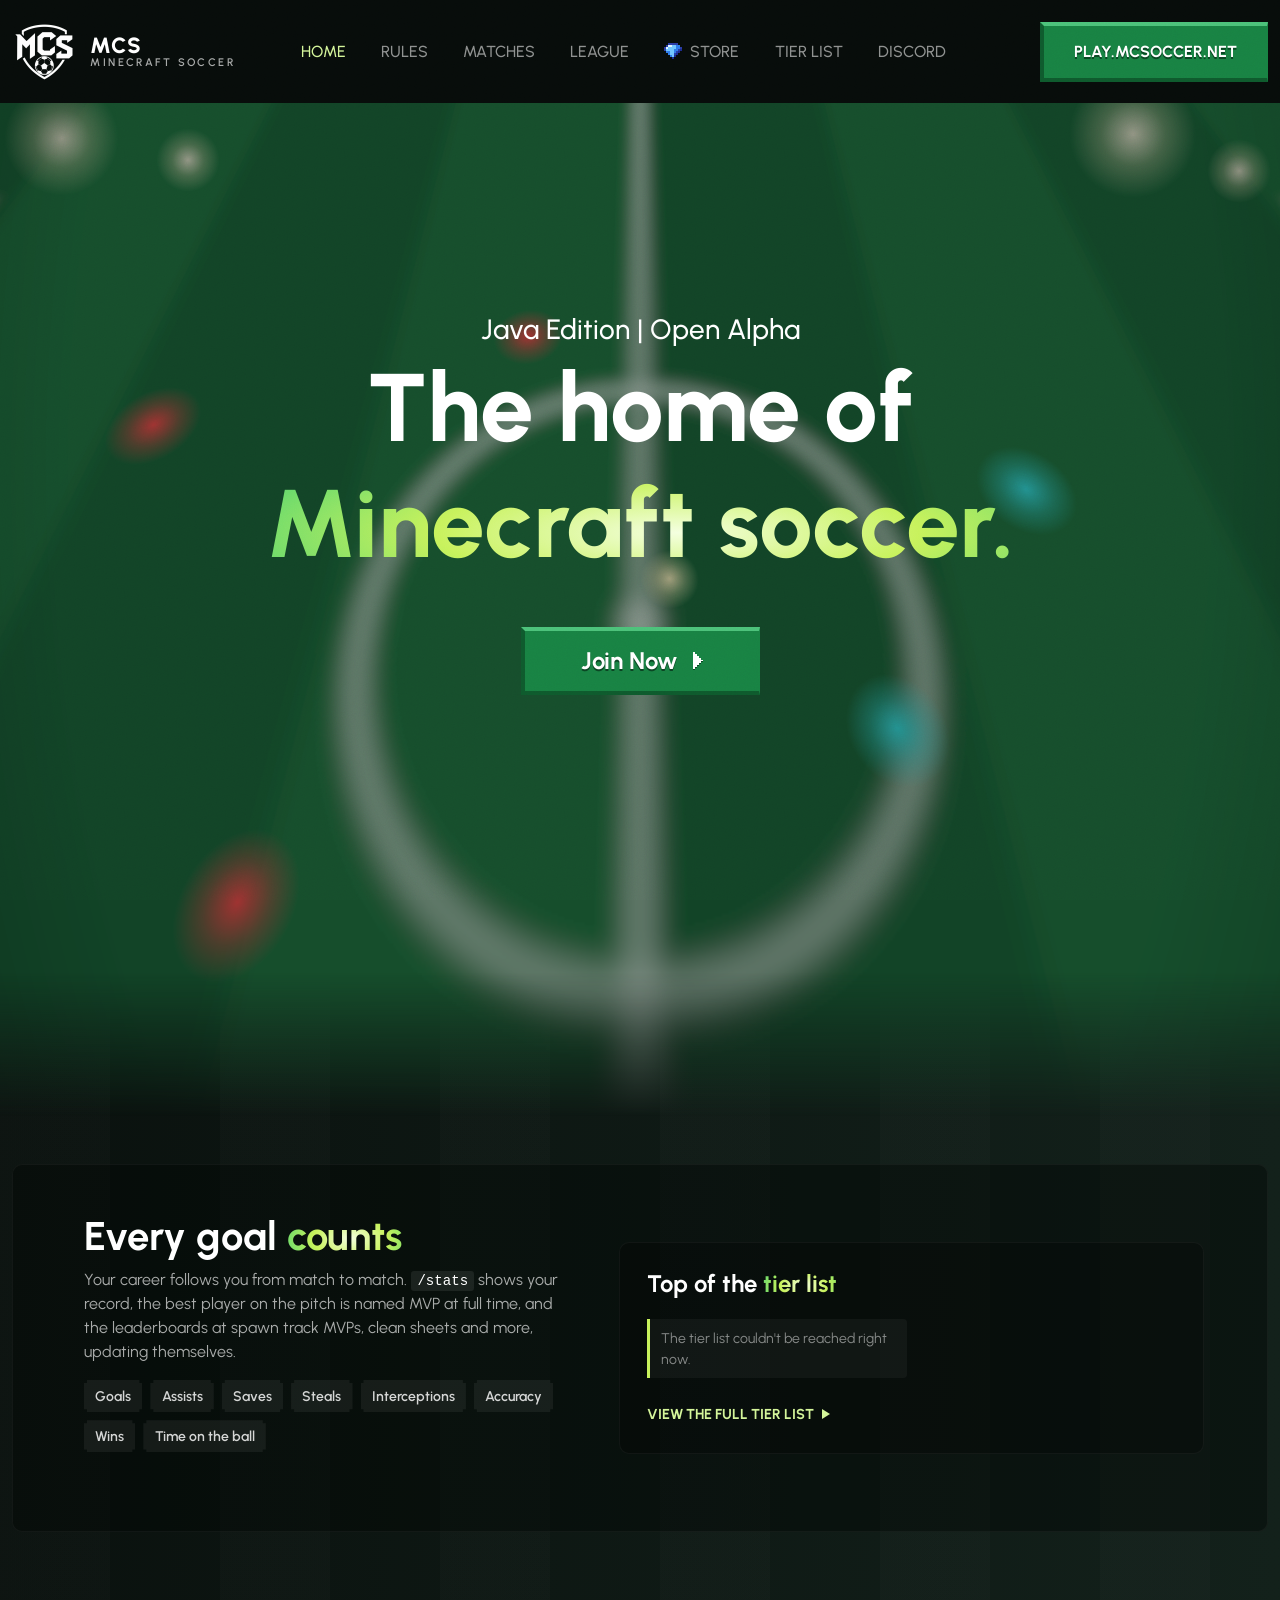
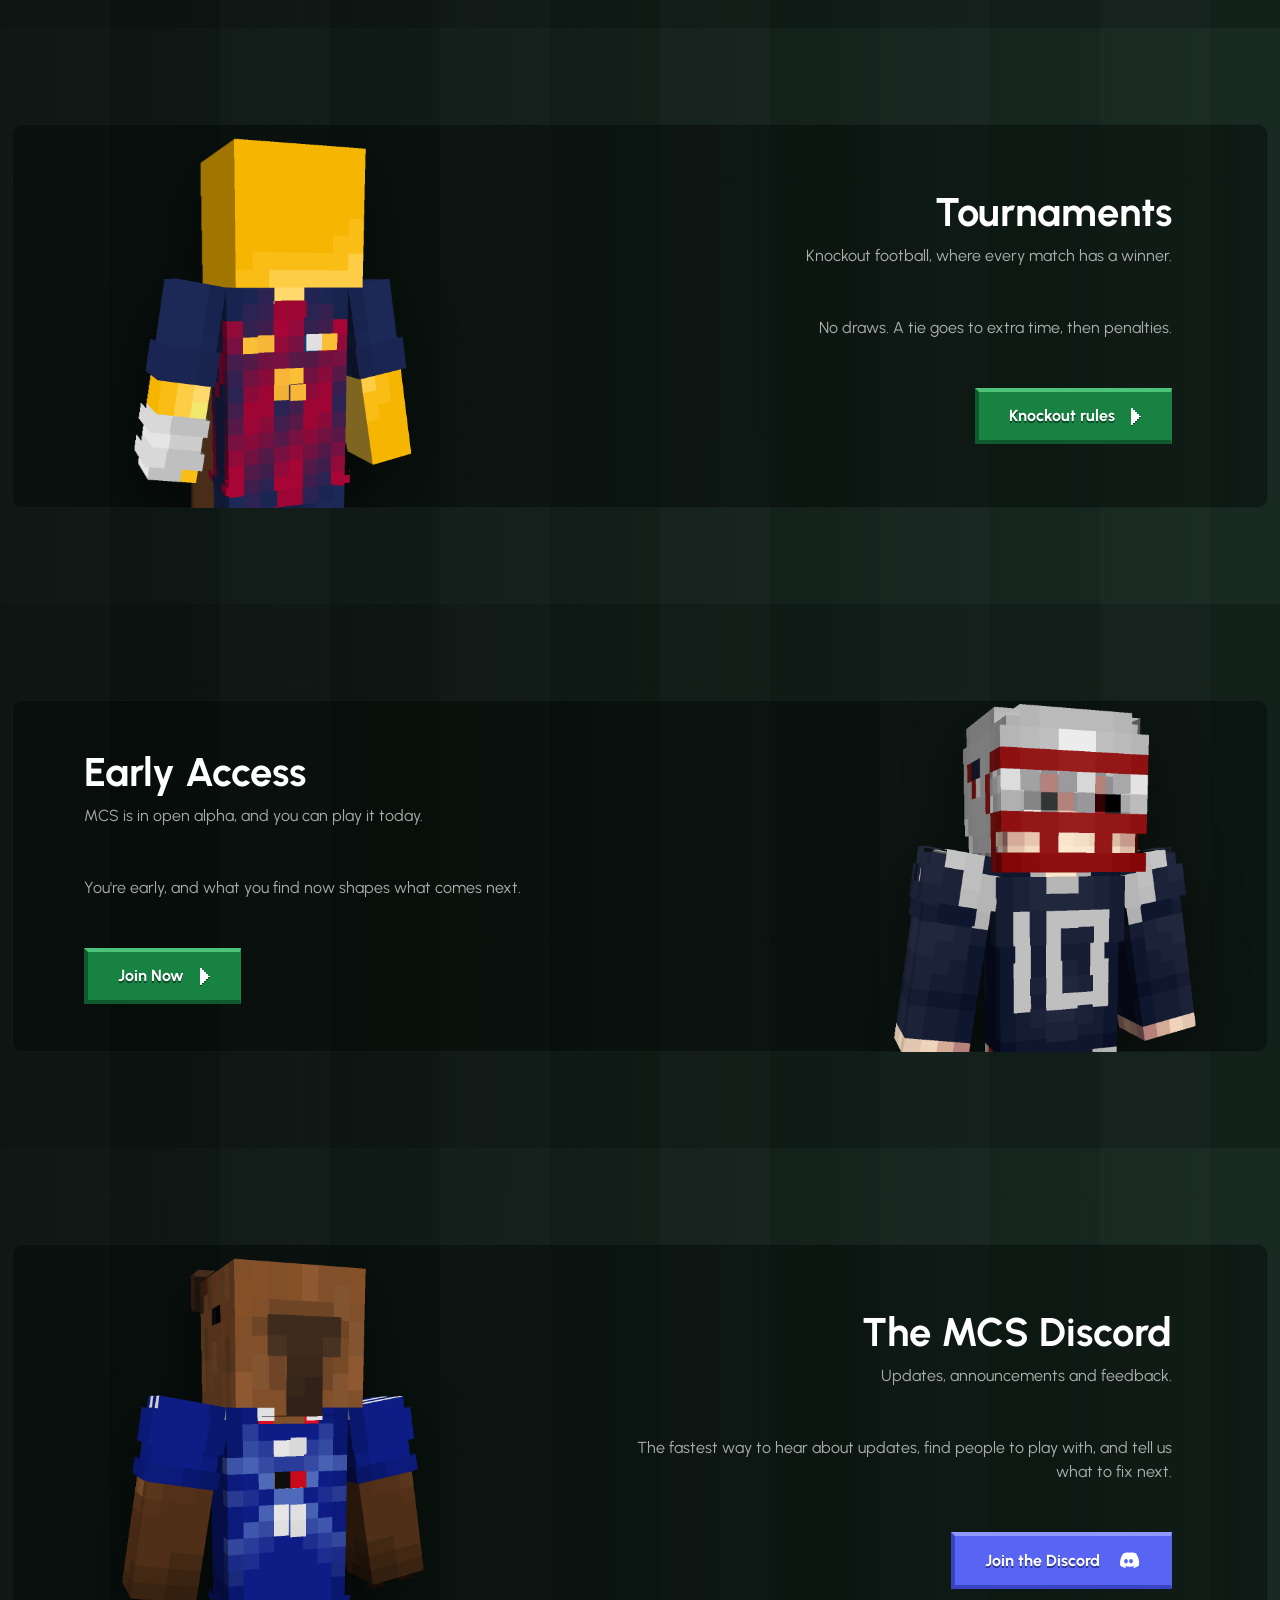
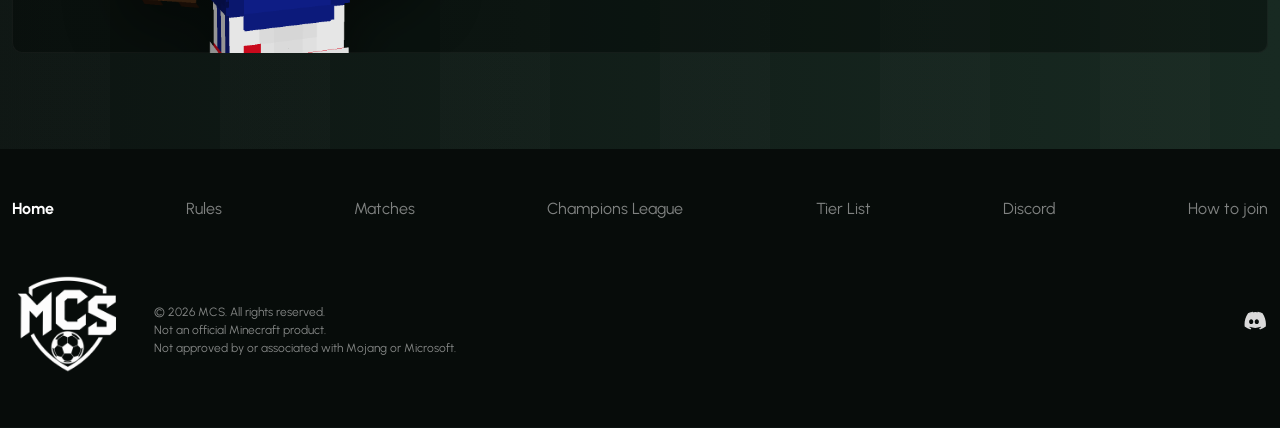
==== index.html @ a1b406e5 "Discord links use the server's own vanity invite: discord.gg/mcsoccer The MCS Discord reached Boost " ====
<!DOCTYPE html>
<html lang="en">
<head>
<meta charset="utf-8" />
<meta name="viewport" content="width=device-width, initial-scale=1" />
<title>MCS: The Minecraft Soccer Server | play.mcsoccer.net</title>
<meta name="description" content="MCS is the Minecraft soccer server: 3v3 and 4v4 football matches, ranked games, clubs and a Champions League. Java Edition. Join at play.mcsoccer.net." />
<!-- Google Search Console: proves the site is ours -->
<meta name="google-site-verification" content="NRA8ZEkI2qCvFCzyR2lNz68xzZYrQbMLx3W4FOjyjJg" />
<meta name="theme-color" content="#070c0a" />

<link rel="icon" href="favicon.ico?v=e4392b99" sizes="32x32" />
<link rel="icon" type="image/svg+xml" href="assets/img/icon.svg?v=5f522723" />
<link rel="apple-touch-icon" href="assets/img/icon-180.png" />

<!-- social embed: og:image must be absolute -->
<meta property="og:type" content="website" />
<meta property="og:site_name" content="MCS" />
<meta property="og:title" content="MCS: The Minecraft Soccer Server" />
<meta property="og:description" content="Football matches in Minecraft: ranked games, clubs and a Champions League. Join at play.mcsoccer.net." />
<meta property="og:url" content="https://mcsoccer.net/" />
<link rel="canonical" href="https://mcsoccer.net/" />
<meta property="og:image" content="https://mcsoccer.net/assets/img/og.png" />
<meta property="og:image:width" content="1200" />
<meta property="og:image:height" content="630" />
<meta name="twitter:card" content="summary_large_image" />
<!-- what search engines read for the site's name and logo -->
<script type="application/ld+json">
{
 "@context": "https://schema.org",
 "@graph": [
  {
   "@type": "WebSite",
   "@id": "https://mcsoccer.net/#website",
   "url": "https://mcsoccer.net/",
   "name": "MCS",
   "alternateName": [
    "Minecraft Soccer",
    "MCS Minecraft Soccer",
    "mcsoccer"
   ],
   "description": "The Minecraft soccer server: football matches in Minecraft: Java Edition.",
   "inLanguage": "en",
   "publisher": {
    "@id": "https://mcsoccer.net/#org"
   }
  },
  {
   "@type": "Organization",
   "@id": "https://mcsoccer.net/#org",
   "name": "MCS",
   "alternateName": "Minecraft Soccer",
   "url": "https://mcsoccer.net/",
   "logo": {
    "@type": "ImageObject",
    "url": "https://mcsoccer.net/assets/img/logo.png",
    "width": 512,
    "height": 512
   },
   "sameAs": [
    "https://discord.gg/mcsoccer"
   ]
  }
 ]
}
</script>

<link rel="preconnect" href="https://fonts.googleapis.com">
<link rel="preconnect" href="https://fonts.gstatic.com" crossorigin>
<link href="https://fonts.googleapis.com/css2?family=Urbanist:wght@400..800&display=swap" rel="stylesheet">
<link rel="stylesheet" href="assets/css/site.css?v=d6a7c521" />
<script>
  /* Hide reveal targets before first paint, but only if site.js then
     arms the observers. If it never does, show everything anyway. */
  document.documentElement.classList.add("reveal-on");
  setTimeout(function () {
    if (!window.__mcsRevealReady) document.documentElement.classList.remove("reveal-on");
  }, 3000);
</script>
</head>
<body>

<!-- ═════════════════════════════ NAV ═════════════════════════════ -->
<nav class="nav" aria-label="Main">
  <div class="container">
    <a class="nav-brand" href="./" aria-label="MCS home">
      <img src="assets/img/logo.png" alt="" width="64" height="64" />
      <span class="nav-brand-text"><b>MCS</b><span>Minecraft Soccer</span></span>
    </a>

    <ul class="nav-links">
      <li><a href="./" aria-current="page">Home</a></li>
      <li><a href="rules/">Rules</a></li>
      <li><a href="matches/">Matches</a></li>
      <li class="nav-league"><a href="champions-league/"><span class="nav-league-long">Champions </span>League</a></li>
      <li class="nav-cup" data-cup-nav hidden><a href="cup/">Cup</a></li>
      <li class="nav-store" data-store-nav hidden><a href="store/"><svg class="nav-gem px" viewBox="0 0 9 8" aria-hidden="true"><path fill="#2a3ca6" d="M2 0h5v1H2zM1 1h1v1H1zM0 2h1v2H0zM8 2h1v1H8zM7 3h1v1H7zM6 4h1v1H6zM5 5h1v1H5z"/><path fill="#e2f6ff" d="M2 1h2v1H2zM1 2h1v1H1z"/><path fill="#72c6ff" d="M4 1h2v1H4zM2 2h4v1H2zM1 3h4v1H1zM3 4h2v2H3zM4 6h1v1H4z"/><path fill="#2f7ceb" d="M6 1h2v2H6zM5 3h2v1H5zM1 4h2v1H1zM5 4h1v1H5zM2 5h1v1H2zM3 6h1v1H3z"/><path fill="#1b2a8f" d="M8 3h1v1H8zM7 4h1v1H7zM6 5h1v1H6zM5 6h1v1H5zM4 7h1v1H4z"/></svg>Store</a></li>
      <li><a data-tierlist-link href="tiers/">Tier List</a></li>
      <li><a data-discord-link href="#discord">Discord</a></li>
    </ul>

    <div class="nav-cta">
      <button class="btn address-btn" type="button" data-copy-address>
        <span class="slot">
          <span class="slot-main" data-address>PLAY.MCSOCCER.NET</span>
          <span class="slot-alt" aria-hidden="true">Copied to clipboard!</span>
        </span>
        <span class="visually-hidden"> (copy server address)</span>
      </button>
    </div>

    <button class="nav-toggle" type="button" aria-label="Open menu" aria-controls="drawer" aria-expanded="false" data-drawer-open>
      <svg viewBox="0 0 30 22" fill="none" aria-hidden="true"><path d="M2 3h26M2 11h26M2 19h26"/></svg>
    </button>
  </div>
</nav>

<div class="scrim" data-scrim></div>
<aside class="drawer" id="drawer" aria-label="Menu" aria-hidden="true" inert>
  <div class="drawer-head">
    <img src="assets/img/logo.png" alt="MCS" />
    <button class="drawer-close" type="button" aria-label="Close menu" data-drawer-close><svg class="px" viewBox="0 0 10 10" aria-hidden="true"><path d="M0 0h2v2H0zM8 0h2v2H8zM2 2h2v2H2zM6 2h2v2H6zM4 4h2v2H4zM2 6h2v2H2zM6 6h2v2H6zM0 8h2v2H0zM8 8h2v2H8z"/></svg></button>
  </div>
  <ul>
    <li><a href="./" aria-current="page">Home</a></li>
    <li><a href="rules/">Rules</a></li>
    <li><a href="matches/">Matches</a></li>
    <li class="nav-league"><a href="champions-league/"><span class="nav-league-long">Champions </span>League</a></li>
    <li class="nav-cup" data-cup-nav hidden><a href="cup/">Cup</a></li>
    <li class="nav-store" data-store-nav hidden><a href="store/"><svg class="nav-gem px" viewBox="0 0 9 8" aria-hidden="true"><path fill="#2a3ca6" d="M2 0h5v1H2zM1 1h1v1H1zM0 2h1v2H0zM8 2h1v1H8zM7 3h1v1H7zM6 4h1v1H6zM5 5h1v1H5z"/><path fill="#e2f6ff" d="M2 1h2v1H2zM1 2h1v1H1z"/><path fill="#72c6ff" d="M4 1h2v1H4zM2 2h4v1H2zM1 3h4v1H1zM3 4h2v2H3zM4 6h1v1H4z"/><path fill="#2f7ceb" d="M6 1h2v2H6zM5 3h2v1H5zM1 4h2v1H1zM5 4h1v1H5zM2 5h1v1H2zM3 6h1v1H3z"/><path fill="#1b2a8f" d="M8 3h1v1H8zM7 4h1v1H7zM6 5h1v1H6zM5 6h1v1H5zM4 7h1v1H4z"/></svg>Store</a></li>
    <li><a data-tierlist-link href="tiers/">Tier List</a></li>
    <li><a data-discord-link href="#discord">Discord</a></li>
  </ul>
  <button class="btn" type="button" data-open-connect>Join Now</button>
</aside>

<main>

<!-- ═════════════════════════════ HERO ════════════════════════════ -->
<header class="hero">
  <div class="hero-media" data-hero-media>
    <!-- Stand-in until a gameplay clip is set in site.config.js:
         a floodlit night match, seen through a blur. -->
    <div class="standin" aria-hidden="true">
      <div class="standin-sky"></div>

      <div class="standin-pitch">
        <svg viewBox="0 0 1050 680" preserveAspectRatio="none">
          <defs>
            <filter id="soft" x="-5%" y="-5%" width="110%" height="110%"><feGaussianBlur stdDeviation="4"/></filter>
          </defs>
          <g filter="url(#soft)">
            <rect width="1050" height="680" fill="#1d6b3c"/>
            <g fill="#237a45">
              <rect x="0" width="105" height="680"/><rect x="210" width="105" height="680"/>
              <rect x="420" width="105" height="680"/><rect x="630" width="105" height="680"/>
              <rect x="840" width="105" height="680"/>
            </g>
            <g fill="none" stroke="#e9f5ec" stroke-opacity=".75" stroke-width="7">
              <rect x="30" y="30" width="990" height="620"/>
              <line x1="525" y1="30" x2="525" y2="650"/>
              <circle cx="525" cy="340" r="92"/>
              <rect x="30" y="138" width="165" height="404"/>
              <rect x="855" y="138" width="165" height="404"/>
              <rect x="30" y="248" width="55" height="184"/>
              <rect x="965" y="248" width="55" height="184"/>
            </g>
            <g fill="#e9f5ec" fill-opacity=".8">
              <circle cx="525" cy="340" r="7"/><circle cx="140" cy="340" r="6"/><circle cx="910" cy="340" r="6"/>
            </g>
          </g>
        </svg>

        <div class="standin-players">
          <i style="--c:var(--team-1);left:30%;top:36%;--s:4.5vw;--d:14s;--x1:5vw;--y1:-2vh;--x2:-3vw;--y2:3vh"></i>
          <i style="--c:var(--team-1);left:38%;top:58%;--s:4.2vw;--d:17s;--o:-4s;--x1:4vw;--y1:3vh;--x2:-5vw;--y2:-2vh"></i>
          <i style="--c:var(--team-1);left:22%;top:50%;--s:4vw;--d:19s;--o:-8s;--x1:6vw;--y1:-3vh;--x2:2vw;--y2:4vh"></i>
          <i style="--c:var(--team-1);left:44%;top:30%;--s:3.8vw;--d:15s;--o:-2s;--x1:-4vw;--y1:4vh;--x2:5vw;--y2:-1vh"></i>
          <i style="--c:var(--team-2);left:62%;top:40%;--s:4.5vw;--d:16s;--o:-6s;--x1:-5vw;--y1:2vh;--x2:3vw;--y2:-3vh"></i>
          <i style="--c:var(--team-2);left:70%;top:60%;--s:4.2vw;--d:18s;--o:-3s;--x1:-3vw;--y1:-4vh;--x2:4vw;--y2:2vh"></i>
          <i style="--c:var(--team-2);left:56%;top:52%;--s:4vw;--d:13s;--o:-9s;--x1:5vw;--y1:3vh;--x2:-6vw;--y2:-1vh"></i>
          <i style="--c:var(--team-2);left:78%;top:34%;--s:3.8vw;--d:20s;--o:-5s;--x1:-6vw;--y1:3vh;--x2:1vw;--y2:4vh"></i>
          <!-- the ball: a spectral arrow, so it glows -->
          <i style="--c:#fff7c2;left:50%;top:46%;--s:2.6vw;--d:9s;--o:-1s;--x1:-7vw;--y1:3vh;--x2:8vw;--y2:-2vh"></i>
        </div>
      </div>

      <div class="standin-lights">
        <i style="left:4%;top:7%;--s:9vw;--d:4.5s"></i>
        <i style="left:15%;top:11%;--s:5vw;--d:6s;--o:-2s"></i>
        <i style="left:81%;top:6%;--s:10vw;--d:5.5s;--o:-1s"></i>
        <i style="left:91%;top:12%;--s:5vw;--d:4s;--o:-3s"></i>
      </div>

      <div class="standin-grade"></div>
    </div>
  </div>

  <div class="container hero-stack">
    <!-- shown by site.js while a cup is open: sign-ups, or the bracket being played -->
    <div class="cup-banner-slot" data-cup-banner hidden>
      <div>
        <a class="cup-banner" href="cup/">
          <span class="cup-banner-tag" data-cup-banner-tag></span>
          <b data-cup-banner-name>MCS Cup</b>
          <i class="cup-banner-sep" aria-hidden="true"></i>
          <span data-cup-banner-line></span>
          <svg class="arrow" viewBox="0 0 10 17" aria-hidden="true"><path d="M0 0h2v2h2v2h2v2h2v2h2v1h-2v2H6v2H4v2H2v2H0z"/></svg>
        </a>
      </div>
    </div>
    <p class="hero-sub" data-reveal="up" data-version>Java Edition | Open Alpha</p>
    <h1 class="hero-title" data-reveal="up" style="--delay:.18s">
      The home of<br><span class="grad">Minecraft soccer.</span>
    </h1>
    <div data-reveal="right" style="--delay:.32s">
      <button class="btn btn-lg hero-cta" type="button" data-open-connect>
        Join Now
        <svg class="arrow" viewBox="0 0 10 17" aria-hidden="true"><path d="M0 0h2v2h2v2h2v2h2v2h2v1h-2v2H6v2H4v2H2v2H0z"/></svg>
      </button>
    </div>
  </div>
</header>

<!-- ═══════════════════════ STATS + TIER LIST ═════════════════════ -->
<section class="band" aria-labelledby="stats-title">
  <div class="container">
    <div class="card stats-card">
      <div data-reveal="up">
        <h2 class="section-title" id="stats-title">Every goal <span class="grad">counts</span></h2>
        <p>
          Your career follows you from match to match. <code>/stats</code> shows your
          record, the best player on the pitch is named MVP at full time, and the
          leaderboards at spawn track MVPs, clean sheets and more, updating
          themselves.
        </p>
        <ul class="stat-list" aria-label="What /stats shows">
          <li>Goals</li><li>Assists</li><li>Saves</li><li>Steals</li><li>Interceptions</li>
          <li>Accuracy</li><li>Wins</li><li>Time on the ball</li>
        </ul>
      </div>

      <div class="tier-top" data-reveal="up" style="--delay:.15s" data-tier-top>
        <div class="tier-top-head">
          <h3>Top of the <span class="grad">tier list</span></h3>
          <small data-tier-updated></small>
        </div>
        <ul class="tier-players" data-tier-players>
          <li class="tier-empty">Loading the tier list&hellip;</li>
        </ul>
        <a class="more" data-tierlist-link href="tiers/">View the full tier list
          <svg viewBox="0 0 8 10" aria-hidden="true"><path d="M0 0l8 5-8 5z"/></svg>
        </a>
      </div>
    </div>
  </div>
</section>

<!-- ════ TOURNAMENTS ═══════════════════════════════════════════════ -->
<section class="band alt feature img-left" aria-labelledby="f-tournaments">
  <div class="container">
    <div class="card" data-reveal-group>
      <div class="feature-body">
        <div class="feature-render"><img src="assets/img/players/DuckyWins.png" alt="" loading="lazy" width="512" height="832" /></div>
        <div class="feature-text">
          <div data-reveal="from-r">
            <h2 class="feature-title" id="f-tournaments">Tournaments</h2>
            <p class="feature-sub">Knockout football, where every match has a winner.</p>
          </div>
          <p class="feature-para" data-reveal="from-r" style="--delay:.1s">
            No draws. A tie goes to extra time, then penalties.
          </p>
          <div class="feature-btns" data-reveal="from-r" style="--delay:.2s">
            <a class="btn" href="cup/" data-cup-link hidden>
              See the cup
              <svg class="arrow" viewBox="0 0 10 17" aria-hidden="true"><path d="M0 0h2v2h2v2h2v2h2v2h2v1h-2v2H6v2H4v2H2v2H0z"/></svg>
            </a>
            <a class="btn" href="rules/#modes" data-cup-demote>
              Knockout rules
              <svg class="arrow" viewBox="0 0 10 17" aria-hidden="true"><path d="M0 0h2v2h2v2h2v2h2v2h2v1h-2v2H6v2H4v2H2v2H0z"/></svg>
            </a>
          </div>
        </div>
      </div>
    </div>
  </div>
</section>

<!-- ════ EARLY ACCESS ══════════════════════════════════════════════ -->
<section class="band feature img-right" aria-labelledby="f-early">
  <div class="container">
    <div class="card" data-reveal-group>
      <div class="feature-body">
        <div class="feature-render"><img src="assets/img/players/Chaseler.png" alt="" loading="lazy" width="512" height="832" /></div>
        <div class="feature-text">
          <div data-reveal="from-l">
            <h2 class="feature-title" id="f-early">Early Access</h2>
            <p class="feature-sub">MCS is in open alpha, and you can play it today.</p>
          </div>
          <p class="feature-para" data-reveal="from-l" style="--delay:.1s">
            You're early, and what you find now shapes what comes next.
          </p>
          <div data-reveal="from-l" style="--delay:.2s">
            <button class="btn" type="button" data-open-connect>
              Join Now
              <svg class="arrow" viewBox="0 0 10 17" aria-hidden="true"><path d="M0 0h2v2h2v2h2v2h2v2h2v1h-2v2H6v2H4v2H2v2H0z"/></svg>
            </button>
          </div>
        </div>
      </div>
    </div>
  </div>
</section>

<!-- ════ DISCORD ═══════════════════════════════════════════════════ -->
<section class="band alt feature img-left" id="discord" aria-labelledby="f-discord">
  <div class="container">
    <div class="card" data-reveal-group>
      <div class="feature-body">
        <div class="feature-render"><img src="assets/img/players/MrTpot.png" alt="" loading="lazy" width="512" height="832" /></div>
        <div class="feature-text">
          <div data-reveal="from-r">
            <h2 class="feature-title" id="f-discord">The MCS Discord</h2>
            <p class="feature-sub">Updates, announcements and feedback.</p>
          </div>
          <p class="feature-para" data-reveal="from-r" style="--delay:.1s">
            The fastest way to hear about updates, find people to play with, and
            tell us what to fix next.
          </p>
          <div data-reveal="from-r" style="--delay:.2s">
            <a class="btn btn-discord" data-discord-button href="#" target="_blank" rel="noopener">
              <span data-discord-label>Join the Discord</span>
              <svg viewBox="0 0 24 24" width="25" height="25" fill="currentColor" aria-hidden="true"><path d="M19.3 5.3A16.6 16.6 0 0 0 15.2 4l-.2.4a15.5 15.5 0 0 1 3.6 1.2 12.6 12.6 0 0 0-10.9 0A15.5 15.5 0 0 1 11.2 4.4L11 4a16.6 16.6 0 0 0-4.1 1.3C4.3 9.2 3.6 13 4 16.7a16.7 16.7 0 0 0 5 2.6l.7-1.2a10.8 10.8 0 0 1-1.7-.8l.4-.3a11.9 11.9 0 0 0 9.3 0l.4.3a10.8 10.8 0 0 1-1.7.8l.7 1.2a16.7 16.7 0 0 0 5-2.6c.5-4.3-.6-8.1-2.8-11.4ZM9.6 14.6c-1 0-1.8-.9-1.8-2s.8-2 1.8-2 1.8.9 1.8 2-.8 2-1.8 2Zm4.8 0c-1 0-1.8-.9-1.8-2s.8-2 1.8-2 1.8.9 1.8 2-.8 2-1.8 2Z"/></svg>
            </a>
          </div>
        </div>
      </div>
    </div>
  </div>
</section>

</main>

<!-- ════════════════════════════ FOOTER ═══════════════════════════ -->
<footer class="footer">
  <div class="container">
    <ul class="footer-links">
      <li><a href="./" aria-current="page">Home</a></li>
      <li><a href="rules/">Rules</a></li>
      <li><a href="matches/">Matches</a></li>
      <li><a href="champions-league/">Champions League</a></li>
      <li><a data-tierlist-link href="tiers/">Tier List</a></li>
      <li><a data-discord-link href="#discord">Discord</a></li>
      <li><a href="#" data-open-connect>How to join</a></li>
    </ul>

    <div class="footer-row">
      <div class="footer-brand">
        <img src="assets/img/logo.png" alt="MCS" loading="lazy" />
        <p class="footer-legal">
          &copy; <span data-year>2026</span> MCS. All rights reserved.<br>
          Not an official Minecraft product.<br>
          Not approved by or associated with Mojang or Microsoft.
        </p>
      </div>
      <ul class="footer-social">
        <li><a data-discord-link href="#discord" aria-label="Discord"><svg viewBox="0 0 24 24" aria-hidden="true"><path d="M19.3 5.3A16.6 16.6 0 0 0 15.2 4l-.2.4a15.5 15.5 0 0 1 3.6 1.2 12.6 12.6 0 0 0-10.9 0A15.5 15.5 0 0 1 11.2 4.4L11 4a16.6 16.6 0 0 0-4.1 1.3C4.3 9.2 3.6 13 4 16.7a16.7 16.7 0 0 0 5 2.6l.7-1.2a10.8 10.8 0 0 1-1.7-.8l.4-.3a11.9 11.9 0 0 0 9.3 0l.4.3a10.8 10.8 0 0 1-1.7.8l.7 1.2a16.7 16.7 0 0 0 5-2.6c.5-4.3-.6-8.1-2.8-11.4ZM9.6 14.6c-1 0-1.8-.9-1.8-2s.8-2 1.8-2 1.8.9 1.8 2-.8 2-1.8 2Zm4.8 0c-1 0-1.8-.9-1.8-2s.8-2 1.8-2 1.8.9 1.8 2-.8 2-1.8 2Z"/></svg></a></li>
      </ul>
    </div>
  </div>
</footer>

<!-- ═════════════════════════ CONNECT MODAL ═══════════════════════ -->
<div class="modal" id="connect" role="dialog" aria-modal="true" aria-labelledby="connect-title" aria-hidden="true" inert>
  <div class="modal-box">
    <button class="modal-close" type="button" aria-label="Close" data-close-connect><svg class="px" viewBox="0 0 10 10" aria-hidden="true"><path d="M0 0h2v2H0zM8 0h2v2H8zM2 2h2v2H2zM6 2h2v2H6zM4 4h2v2H4zM2 6h2v2H2zM6 6h2v2H6zM0 8h2v2H0zM8 8h2v2H8z"/></svg></button>
    <div class="modal-head">
      <img src="assets/img/logo.png" alt="" />
      <div>
        <h2 id="connect-title">Connect to the <span class="grad">server</span></h2>
      </div>
    </div>

    <ol class="steps">
      <li>Open <b>Minecraft: Java Edition</b> 1.21.4 or newer and go to <b>Multiplayer</b>.</li>
      <li>Click <b>Add Server</b> and enter
        <button class="chip" type="button" data-copy-address>
          <span data-address>play.mcsoccer.net</span>
          <svg class="px" viewBox="0 0 16 16" aria-hidden="true"><path d="M5 1h10v10h-2V3H5z"/><path fill-rule="evenodd" d="M1 5h10v10H1zM3 7v6h6V7z"/></svg><span class="visually-hidden"> (copy)</span>
        </button>
      </li>
      <li>Join, and <b>accept the resource pack</b>. It carries the kits, crests and goals, so the server needs it.</li>
      <li>Walk into a pitch's <b>ready zone</b> and the match starts itself.</li>
    </ol>
    <p class="modal-note">Click the address to copy it.</p>
    <p class="visually-hidden" role="status" data-status></p>

    <button class="btn" type="button" data-close-connect>
      Got it
      <svg class="arrow" viewBox="0 0 10 17" aria-hidden="true"><path d="M0 0h2v2h2v2h2v2h2v2h2v1h-2v2H6v2H4v2H2v2H0z"/></svg>
    </button>
  </div>
</div>

<script src="site.config.js?v=5b76b2a8"></script>
<script src="assets/js/site.js?v=6ce677ba"></script>
</body>
</html>
---- assets/css/site.css ----
/* ==================================================================
   MCS — mcsoccer.net

   Layout and type follow hoplite.gg's system, measured from the live
   site: one geometric sans for everything, 96px two-line hero with a
   gradient-clipped second line, square bevelled buttons, translucent
   rounded cards over full-bleed banded sections.

   EVERY COLOUR IS A TOKEN IN THE PALETTE BLOCK BELOW. To recolour the
   site, edit that block only. Two alternates are commented at the end.
   ================================================================== */

/* ── palette: "floodlit pitch" ───────────────────────────────────── */

:root {
  /* surfaces */
  --page:        #0b1210;   /* page behind everything */
  --band-a:      #0a110e;   /* section ramp, dark end (left) */
  --band-b:      #13211b;   /* section ramp, light end (right) */
  --band-alt-a:  #0c1411;
  --band-alt-b:  #182a22;
  --bar:         #070c0a;   /* nav bar and footer */
  --card:        rgba(2, 6, 4, .42);
  --card-edge:   rgba(255, 255, 255, .045);

  /* type — an opacity ladder, as on hoplite */
  --heading:     #ffffff;
  --text-strong: rgba(255, 255, 255, .82);
  --text:        rgba(255, 255, 255, .65);
  --text-faint:  rgba(255, 255, 255, .5);   /* ~4.6:1 on the bar; .32 was 2.8:1 */

  /* gradient text: pale centre warming to saturated edges */
  --grad-1:      #f4ffe0;
  --grad-2:      #c8f25c;
  --grad-3:      #3fcf72;
  --accent-soft: #d4f59a;   /* active nav link, "read more" */

  /* primary button. White text passes AA in every state: rest 4.87:1,
     hover 5.41:1, pressed (--btn-lo) 8.34:1. Hover goes DARKER, not
     lighter, because lighter green drops below 4.5:1. */
  --btn:         #188243;
  --btn-hover:   #157a3e;
  --btn-hi:      #4cc27a;   /* bevel top edge */
  --btn-lo:      #0e5a2d;   /* bevel left + bottom edges */
  --btn-shadow:  #0a4523;   /* text shadow */

  /* Discord button */
  --discord:        #5865f2;
  --discord-hover:  #4f5ce0;
  --discord-hi:     #8f99ff;
  --discord-lo:     #3a44c2;
  --discord-shadow: #2d3596;

  /* dark button */
  --btn-dark:        #1b2420;
  --btn-dark-hover:  #232e29;
  --btn-dark-hi:     #36443d;
  --btn-dark-lo:     #0d1310;

  /* the two in-game team colours, used in the hero stand-in */
  --team-1:      #ff4d4d;
  --team-2:      #36e6e6;

  /* ── not colours ── */
  --font: "Urbanist", ui-sans-serif, sans-serif;
  --container: 1320px;
  --gutter: 12px;
  --nav-h: 103px;
  --radius: 10px;
  --ease-back: cubic-bezier(.68, -.55, .265, 1.55);   /* AOS ease-in-out-back */
  --ease-spring: cubic-bezier(.34, 1.4, .64, 1);      /* framer spring, bounce .3 */
  --ease-ui: cubic-bezier(.39, .58, .57, 1);
}

/* ── base ────────────────────────────────────────────────────────── */

*, *::before, *::after { box-sizing: border-box; }

[hidden] { display: none !important; }

html {
  scroll-behavior: smooth;
  -webkit-text-size-adjust: 100%;
}

body {
  margin: 0;
  background: var(--page);
  color: var(--text);
  font-family: var(--font);
  font-size: 16px;
  font-weight: 400;
  line-height: 1.5;
  -webkit-font-smoothing: antialiased;
  overflow-x: clip;
}

/* film grain over everything — atmosphere, not decoration */
body::after {
  content: "";
  position: fixed;
  inset: 0;
  z-index: 100;
  pointer-events: none;
  opacity: .055;
  mix-blend-mode: overlay;
  background-image: url("data:image/svg+xml,%3Csvg xmlns='http://www.w3.org/2000/svg' width='220' height='220'%3E%3Cfilter id='n'%3E%3CfeTurbulence type='fractalNoise' baseFrequency='.9' numOctaves='3' stitchTiles='stitch'/%3E%3C/filter%3E%3Crect width='100%25' height='100%25' filter='url(%23n)'/%3E%3C/svg%3E");
}

img { max-width: 100%; display: block; }

a { color: inherit; }

h1, h2, h3, h4 {
  margin: 0 0 .5rem;
  color: var(--heading);
  font-weight: 700;
  line-height: 1.2;
  letter-spacing: normal;
}

p { margin: 0 0 1rem; }

::selection { background: color-mix(in srgb, var(--grad-2) 35%, transparent); color: #fff; }

:focus-visible {
  outline: 2px solid var(--accent-soft);
  outline-offset: 3px;
}

/* 5px scrollbar with an accent thumb, as on hoplite */
::-webkit-scrollbar { width: 5px; height: 5px; }
::-webkit-scrollbar-track { background: rgba(255, 255, 255, .06); }
::-webkit-scrollbar-thumb { background: var(--btn-hi); border-radius: 5px; }

.container {
  width: 100%;
  max-width: var(--container);
  margin: 0 auto;
  padding: 0 var(--gutter);
}

.visually-hidden {
  position: absolute !important;
  width: 1px; height: 1px;
  overflow: hidden;
  clip: rect(0 0 0 0);
  white-space: nowrap;
}

/* gradient-clipped text: the site's signature */
.grad {
  background:
    radial-gradient(ellipse 70% 95% at 55% 55%, var(--grad-1) 0%, var(--grad-2) 46%, var(--grad-3) 100%);
  background-size: 100% 100%;
  -webkit-background-clip: text;
  background-clip: text;
  -webkit-text-fill-color: transparent;
  color: transparent;
}

/* ── buttons: square, flat, Minecraft-bevelled ───────────────────── */

.btn {
  --b: var(--btn);
  --b-hover: var(--btn-hover);
  --b-hi: var(--btn-hi);
  --b-lo: var(--btn-lo);
  --b-shadow: var(--btn-shadow);

  display: inline-flex;
  align-items: center;
  justify-content: center;
  gap: 1rem;
  padding: .75rem 1.875rem;
  font: 700 16px/1.5 var(--font);
  color: #fff;
  text-decoration: none;
  text-shadow: 0 1.5px 0 var(--b-shadow);
  background: var(--b);
  border: 0;
  border-top: 4px solid var(--b-hi);
  border-left: 4px solid var(--b-lo);
  border-bottom: 4px solid var(--b-lo);
  border-right: 1px solid var(--b);
  border-radius: 0;
  cursor: pointer;
  white-space: nowrap;
  transition: background-color .2s var(--ease-ui);
}

.btn:hover { background: var(--b-hover); }
.btn:active { background: var(--b-lo); }

.btn-lg { padding: .75rem 3.5rem; font-size: 1.5rem; }

.btn-discord {
  --b: var(--discord);
  --b-hover: var(--discord-hover);
  --b-hi: var(--discord-hi);
  --b-lo: var(--discord-lo);
  --b-shadow: var(--discord-shadow);
  text-shadow: 0 2px 0 var(--b-shadow);
}

.btn-dark {
  --b: var(--btn-dark);
  --b-hover: var(--btn-dark-hover);
  --b-hi: var(--btn-dark-hi);
  --b-lo: var(--btn-dark-lo);
  --b-shadow: #000;
}

.btn[aria-disabled="true"] {
  --b: var(--btn-dark);
  --b-hover: var(--btn-dark);
  --b-hi: var(--btn-dark-hi);
  --b-lo: var(--btn-dark-lo);
  --b-shadow: #000;
  color: var(--text);
  cursor: default;
}

/* the little pixel arrow after a button label */
.arrow {
  width: 10px;
  height: 17px;
  flex: 0 0 10px;
  fill: currentColor;
  filter: drop-shadow(0 1.5px 0 var(--b-shadow, #000));
}

/* "READ MORE ▸" text link */
.more {
  display: inline-flex;
  align-items: center;
  gap: .5rem;
  font-size: .9rem;
  font-weight: 700;
  line-height: 1.5;
  text-transform: uppercase;
  text-decoration: none;
  color: var(--accent-soft);
  background: none;
  border: 0;
  padding: 0;
  font-family: var(--font);
  cursor: pointer;
  transition: transform .2s var(--ease-ui), color .2s var(--ease-ui);
}
.more svg { width: 8px; height: 10px; fill: currentColor; transform: translateY(-1px); }
.more:hover { transform: translateX(20px); color: var(--grad-3); }

/* ── nav ─────────────────────────────────────────────────────────── */

.nav {
  position: absolute;
  top: 0; left: 0; right: 0;
  z-index: 20;
  height: var(--nav-h);
  display: flex;
  align-items: center;
  background: var(--bar);
}

.nav .container {
  display: flex;
  align-items: center;
}

.nav-brand {
  display: flex;
  align-items: center;
  gap: .9rem;
  padding: 5px 0;
  margin-right: 3rem;
  text-decoration: none;
  flex: 0 0 auto;
}

.nav-brand img { width: 64px; height: 64px; object-fit: contain; }

.nav-brand-text {
  display: flex;
  flex-direction: column;
  line-height: 1.05;
  color: #fff;
}
.nav-brand-text b { font-size: 22px; font-weight: 800; letter-spacing: .02em; }
.nav-brand-text span { font-size: 11px; font-weight: 600; letter-spacing: .22em; text-transform: uppercase; color: var(--text); }

.nav-links {
  display: flex;
  align-items: center;
  list-style: none;
  margin: 0 auto 0 0;
  padding: 0;
}

.nav-links a {
  display: block;
  padding: .5rem 1.5rem;
  font-size: 16px;
  font-weight: 500;
  line-height: 24px;
  text-transform: uppercase;
  text-decoration: none;
  color: rgba(255, 255, 255, .55);
  transition: color .15s ease-in-out;
}
.nav-links a:hover { color: rgba(255, 255, 255, .78); }
.nav-links a[aria-current]:not([aria-current="false"]) { color: var(--accent-soft); }

.nav-links .ext svg { width: 11px; height: 11px; margin-left: .35rem; vertical-align: 1px; opacity: .6; fill: currentColor; }

/* right-hand address button: copy to clipboard, slot-machine label */
.nav-cta { display: flex; justify-content: flex-end; min-width: 250px; }

.address-btn {
  position: relative;
  height: 60px;
  padding: 10px 30px;
  overflow: hidden;
}

/* Both labels share one grid cell, so the slot is exactly as wide as the
   wider label. It used a fixed min-width, which clipped the address to
   "LAY.MCSOCCER.NE" once WCAG text-spacing overrides were applied. */
.slot {
  position: relative;
  display: grid;
  height: 2rem;
  overflow: hidden;
}

.slot span {
  grid-area: 1 / 1;
  display: flex;
  align-items: center;
  justify-content: center;
  text-transform: uppercase;
  transition: transform .2s linear;
}

.slot .slot-alt { transform: translateY(80px); font-size: .9rem; text-transform: none; }

.address-btn.is-copied .slot-main { transform: translateY(-88px); }
.address-btn.is-copied .slot-alt  { transform: translateY(0); transition-duration: .15s; }

/* mobile toggle + drawer */
.nav-toggle {
  display: none;
  margin-left: auto;
  width: 56px;
  height: 40px;
  padding: 4px 12px;
  background: none;
  border: 1px solid rgba(255, 255, 255, .15);
  border-radius: 6px;
  color: #fff;
  cursor: pointer;
}
.nav-toggle svg { width: 100%; height: 100%; stroke: currentColor; stroke-width: 2; stroke-linecap: round; }

.drawer {
  position: fixed;
  inset: 0 auto 0 0;
  z-index: 60;
  width: min(320px, 86vw);
  padding: 1.5rem;
  background: var(--bar);
  transform: translateX(-100%);
  transition: transform .3s var(--ease-ui);
  display: flex;
  flex-direction: column;
  gap: 1.5rem;
}
.drawer.is-open { transform: none; }

.drawer-head { display: flex; align-items: center; justify-content: space-between; }
.drawer-head img { width: 56px; height: 56px; }
.drawer-close {
  width: 40px; height: 40px;
  background: none; border: 0; color: #fff; cursor: pointer;
  font-size: 28px; line-height: 1;
}

.drawer ul { list-style: none; margin: 0; padding: 0; }
.drawer li { margin: .25rem 0; }
.drawer a:not(.btn) {
  display: block;
  padding: .6rem 0;
  font-size: 18px;
  font-weight: 500;
  text-transform: uppercase;
  text-decoration: none;
  color: rgba(255, 255, 255, .7);
}
.drawer a[aria-current]:not([aria-current="false"]) { color: var(--accent-soft); }

.scrim {
  position: fixed;
  inset: 0;
  z-index: 55;
  background: rgba(0, 0, 0, .55);
  opacity: 0;
  pointer-events: none;
  transition: opacity .3s;
}
.scrim.is-open { opacity: 1; pointer-events: auto; }

/* ── hero ────────────────────────────────────────────────────────── */

/* The nav sits over the hero's top 103px, so the hero pads that off and
   centres its text in the part you can actually see. Its own background is
   the section band's, stripes included, so when the media fades out at the
   bottom it lands on exactly what the next section starts with: no seam. */
.hero {
  position: relative;
  z-index: 1;
  display: flex;
  align-items: center;
  justify-content: center;
  /* One full screen, plus the fade, which sits entirely BELOW the fold:
     on load you see the whole scene, and it only fades into the stripes
     once you scroll. The matching bottom padding keeps the text centred
     in the first screen rather than in the taller box. svh is the height
     with mobile browser bars showing, so phones get the same result. */
  --hero-fade: 16vh;
  --hero-buffer: 8vh;    /* clear scene below the fold before the fade begins */
  min-height: calc(100vh + var(--hero-buffer) + var(--hero-fade));
  min-height: calc(100svh + var(--hero-buffer) + var(--hero-fade));
  padding-top: var(--nav-h);
  padding-bottom: calc(var(--hero-buffer) + var(--hero-fade));
  overflow: hidden;
  isolation: isolate;
  background:
    repeating-linear-gradient(90deg, rgba(255, 255, 255, .014) 0 110px, transparent 110px 220px),
    linear-gradient(90deg, var(--band-a), var(--band-b));
}

.hero-media {
  position: absolute;
  inset: 0;
  z-index: -1;
  background: #0a1a12;
  /* the fade starts well below the CTA, so the hero reads as a full scene */
  -webkit-mask-image: linear-gradient(to bottom, #000 0, #000 calc(100% - var(--hero-fade)), transparent 100%);
  mask-image: linear-gradient(to bottom, #000 0, #000 calc(100% - var(--hero-fade)), transparent 100%);
}

.hero-media video {
  position: absolute;
  inset: 0;
  width: 100%;
  height: 100%;
  object-fit: cover;
}

/* tools/make-hero.sh already grades footage to hoplite's ~30% brightness;
   this only calms bright sky directly behind the headline */
.hero-media.has-video::after {
  content: "";
  position: absolute;
  inset: 0;
  background: radial-gradient(60% 55% at 50% 45%, rgba(0, 0, 0, .3), rgba(0, 0, 0, .08) 75%);
}

/* ── the stand-in: a floodlit night match, seen through a blur ──
   Every soft shape is a radial gradient or pre-blurred SVG, so nothing
   animated carries a live CSS filter (those re-blur every frame). */

.standin {
  position: absolute;
  inset: 0 -4% -4%;
  overflow: hidden;
}

.standin-sky {
  position: absolute;
  inset: 0;
  background:
    radial-gradient(60% 40% at 18% 6%, rgba(255, 244, 214, .55), transparent 70%),
    radial-gradient(60% 40% at 82% 4%, rgba(255, 244, 214, .5), transparent 70%),
    radial-gradient(90% 60% at 50% 110%, #1f5a33, transparent 70%),
    linear-gradient(180deg, #0b1620 0%, #0d241a 42%, #155232 100%);
}

/* camera: the far touchline tucks just under the nav, so the backdrop is
   grass all the way up to the nav edge. Anchored in px, not %, so it holds
   at every viewport height. */
.standin-pitch {
  position: absolute;
  left: 50%;
  top: calc(var(--nav-h) - 52px);   /* touchline lands ~30px below this */
  /* at least 190vh wide, so a tall narrow phone still gets a pitch that
     fills the hero instead of a strip across the top. On desktop 112%
     is the larger of the two, so nothing changes there. */
  width: max(112%, 190vh);
  aspect-ratio: 1050 / 680;
  transform-origin: 50% 0;
  transform: translateX(-50%) perspective(1000px) rotateX(56deg);
  animation: pitch-drift 38s ease-in-out infinite alternate;
  will-change: transform;
}

/* a slow broadcast-camera pan */
@keyframes pitch-drift {
  from { transform: translateX(-52%) perspective(1000px) rotateX(56deg) scale(1); }
  to   { transform: translateX(-48%) perspective(1000px) rotateX(54deg) scale(1.06); }
}

.standin-pitch svg { width: 100%; height: 100%; }

/* players and the ball: soft dots drifting across the pitch */
.standin-players {
  position: absolute;
  inset: 0;
}

.standin-players i {
  position: absolute;
  width: var(--s, 5vw);
  aspect-ratio: 1;
  border-radius: 50%;
  background: radial-gradient(circle, var(--c) 0%, color-mix(in srgb, var(--c) 40%, transparent) 38%, transparent 70%);
  opacity: 1;
  animation: run var(--d, 16s) ease-in-out infinite alternate;
  animation-delay: var(--o, 0s);
  will-change: transform;
}

@keyframes run {
  0%   { transform: translate(0, 0); }
  50%  { transform: translate(var(--x1, 6vw), var(--y1, -1vh)); }
  100% { transform: translate(var(--x2, -4vw), var(--y2, 2vh)); }
}

/* floodlight bokeh */
.standin-lights i {
  position: absolute;
  width: var(--s, 7vw);
  aspect-ratio: 1;
  border-radius: 50%;
  background: radial-gradient(circle, rgba(255, 248, 225, .9) 0%, rgba(255, 240, 200, .35) 35%, transparent 70%);
  animation: flicker var(--d, 5s) ease-in-out infinite alternate;
  animation-delay: var(--o, 0s);
}

@keyframes flicker {
  from { opacity: .55; }
  to   { opacity: 1; }
}

/* the grade: darken and warm, like the baked-in effect on hoplite's video */
.standin-grade {
  position: absolute;
  inset: 0;
  background:
    radial-gradient(75% 160% at 50% 40%, transparent 55%, rgba(0, 0, 0, .42) 100%),
    rgba(4, 10, 7, .38);
}

/* ── hero text stack ── */

.hero-stack {
  display: flex;
  flex-direction: column;
  align-items: center;
  text-align: center;
  padding: 3rem var(--gutter);
}

.hero-sub {
  margin: 0;
  font-size: 1.75rem;
  font-weight: 500;
  line-height: 1.5;
  color: #fff;
}

.hero-title {
  margin: 0 0 1rem;
  font-size: 96px;
  font-weight: 750;   /* Urbanist 750 matches Gilroy Bold's stroke */
  line-height: 1.2;
  color: #fff;
  text-wrap: balance;
}

.hero-title .grad { display: inline-block; padding-bottom: .06em; }

.hero-cta { margin-top: 1.5rem; }

/* ── generic section bands ───────────────────────────────────────── */

.band {
  position: relative;
  padding: 3rem 0;
  background: linear-gradient(90deg, var(--band-a), var(--band-b));
  overflow: hidden;
}

.band.alt { background: linear-gradient(90deg, var(--band-alt-a), var(--band-alt-b)); }

/* mown-pitch stripes, barely there */
.band::before {
  content: "";
  position: absolute;
  inset: 0;
  pointer-events: none;
  background: repeating-linear-gradient(90deg,
    rgba(255, 255, 255, .014) 0 110px,
    transparent 110px 220px);
}

.band > .container { position: relative; padding-top: 3rem; padding-bottom: 3rem; }

.section-head { text-align: center; margin-bottom: 3rem; }

.section-title {
  font-size: 40px;
  font-weight: 700;
  line-height: 1.2;
  margin-bottom: .5rem;
}

.section-lead { margin: 0; }

/* ── game modes slider ───────────────────────────────────────────── */

/* whichever section follows the hero sits straight under its fade:
   the hero already ends in a buffer and a fade, so no extra lead-in */
.modes,
.hero + .band { padding-top: 0; }

.modes-row {
  display: grid;
  grid-template-columns: 5fr 6fr;
  gap: 3rem;
  align-items: stretch;
  margin-left: 3rem;
}

.modes-text {
  display: flex;
  flex-direction: column;
  justify-content: center;
  align-items: flex-start;
  min-width: 0;
}

.mode-panel { transition: opacity .2s linear, transform .2s linear; }
.mode-panel.is-leaving-l { opacity: 0; transform: translateX(-90px); }
.mode-panel.is-leaving-r { opacity: 0; transform: translateX(90px); }
.mode-panel.is-entering-l { opacity: 0; transform: translateX(-90px); transition: none; }
.mode-panel.is-entering-r { opacity: 0; transform: translateX(90px); transition: none; }

.mode-name {
  display: inline-block;
  margin-bottom: 1.5rem;
  font-size: 1.5rem;
  font-weight: 700;
  line-height: 1.2;
  text-decoration: underline;
  text-decoration-color: color-mix(in srgb, var(--grad-2) 70%, transparent);
  text-underline-offset: .18em;
  text-decoration-thickness: 2px;
}

.mode-desc {
  min-height: 7rem;
  line-height: 1.4rem;
  margin-bottom: 1.5rem;
}

.mode-meta {
  display: flex;
  align-items: center;
  gap: 1.5rem;
  width: 100%;
  margin-bottom: 1.5rem;
}
.mode-meta .tag { margin: 0; white-space: nowrap; color: var(--text-strong); font-weight: 600; }
.mode-meta hr { flex: 1 1 auto; margin: 0; border: 0; border-top: 1px solid rgba(255, 255, 255, .25); }

.pager {
  display: flex;
  align-items: center;
  gap: 1rem;
  margin-bottom: 1rem;
}

.pager button {
  display: grid;
  place-items: center;
  padding: 0;
  background: none;
  border: 0;
  cursor: pointer;
  color: rgba(255, 255, 255, .45);
  transition: color .15s, transform .15s;
}
.pager button:hover { color: rgba(255, 255, 255, .8); }

.pager .pg-arrow svg { width: 12px; height: 20px; fill: currentColor; }

/* pixel-square dots, like hoplite's */
.pager .pg-dot i {
  display: block;
  width: 12px;
  height: 12px;
  background: currentColor;
  clip-path: polygon(25% 0, 75% 0, 75% 25%, 100% 25%, 100% 75%, 75% 75%, 75% 100%, 25% 100%, 25% 75%, 0 75%, 0 25%, 25% 25%);
}
.pager .pg-dot[aria-current="true"] { color: var(--grad-2); }
.pager .pg-dot[aria-current="true"] i { width: 16.5px; height: 16.5px; }

.modes-art {
  position: relative;
  min-height: 19rem;
  width: 95%;
  margin-left: 1rem;
  border-radius: var(--radius);
  overflow: hidden;
  background: #0d1f16;
  box-shadow: inset 0 0 0 1px var(--card-edge);
}

.modes-art .mode-art { position: absolute; inset: 0; width: 100%; height: 100%; }

.mode-art { opacity: 0; transition: opacity .5s; }
.mode-art.is-on { opacity: 1; }

/* ── illustration ink (mode art + position picker) ── */

.art-grass-a { fill: #14452a; }
.art-grass-b { fill: #175030; }
.art-line    { fill: none; stroke: rgba(235, 248, 238, .6); stroke-width: 3; }
.art-dot     { fill: rgba(235, 248, 238, .7); }
.art-t1      { fill: var(--team-1); }
.art-t2      { fill: var(--team-2); }
.art-ink     { fill: #fff; }
.art-ball    { fill: #fff7c2; filter: drop-shadow(0 0 6px #fff3a0); }
.art-hi      { fill: color-mix(in srgb, var(--grad-2) 12%, transparent); stroke: var(--grad-2); stroke-width: 3; }
.art-arc     { fill: none; stroke: #fff7c2; stroke-width: 3; stroke-dasharray: 6 8; opacity: .85; }
.art-open    { fill: rgba(255, 255, 255, .1); stroke: rgba(255, 255, 255, .35); stroke-width: 2; }
.art-miss    { fill: none; stroke-width: 3; }
.art-t1 .art-miss { stroke: var(--team-1); }
.art-t2 .art-miss { stroke: var(--team-2); }

.art-score   { font: 800 64px var(--font); fill: #fff; }
.art-caption { font: 700 15px var(--font); letter-spacing: .2em; fill: rgba(255, 255, 255, .88); }
.art-score-sm   { font-size: 50px; }
.art-caption-sm { font-size: 12px; }
.art-dim     { fill: rgba(255, 255, 255, .5); }
.art-board   { filter: drop-shadow(0 2px 6px rgba(0, 0, 0, .6)); }

.modes-foot { display: flex; justify-content: center; padding-top: 3rem; }

/* ── feature cards ───────────────────────────────────────────────── */

.feature .container { padding-top: 3rem; padding-bottom: 3rem; }

.card {
  position: relative;
  border-radius: var(--radius);
  background: var(--card);
  box-shadow: inset 0 0 0 1px var(--card-edge);
  overflow: hidden;
}

.feature-body {
  position: relative;
  padding: 4rem 3rem 4rem 1rem;
  margin-right: 3rem;
}

.feature-text { position: relative; z-index: 1; }

/* image-left cards: text right-aligned against the right padding */
.feature.img-left .feature-text {
  margin-left: auto;
  max-width: 560px;
  text-align: right;
}

/* text-left card */
.feature.img-right .feature-body { padding: 3rem 1.5rem; margin: 0 0 0 3rem; }
.feature.img-right .feature-text { max-width: 500px; text-align: left; }

.feature-title { font-size: 40px; margin-bottom: .5rem; }
.feature-sub { margin-bottom: 3rem; }
.feature-para { margin-bottom: 3rem; }

.feature-render {
  position: absolute;
  top: 0;
  width: 380px;
  pointer-events: none;
}
.feature.img-left .feature-render { left: 6rem; }
.feature.img-right .feature-render { right: 3rem; }

.feature-render img {
  width: 100%;
  height: auto;
  filter: drop-shadow(0 24px 30px rgba(0, 0, 0, .45));
}

/* a pale glow behind the player so they separate from the card */
.feature-render::before {
  content: "";
  position: absolute;
  left: 50%;
  top: 18%;
  width: 150%;
  aspect-ratio: 1;
  transform: translateX(-50%);
  background: radial-gradient(circle, color-mix(in srgb, var(--grad-3) 22%, transparent) 0%, transparent 62%);
  z-index: -1;
}

/* ── positions band ──────────────────────────────────────────────── */

/* 4.5rem left padding lands the text on the same edge as the text-left
   feature cards (3rem margin + 1.5rem padding), so it doesn't jog 8px */
.positions-card {
  display: grid;
  grid-template-columns: 1fr 1fr;
  gap: 3rem;
  align-items: start;
  padding: 3rem 4rem 3rem 4.5rem;
}
.positions-card > div:first-child { padding-top: 1rem; }

.pos-list { list-style: none; margin: 0; padding: 0; }

.positions-card .cmd {
  display: inline-block;
  margin-top: .5rem;
  padding: .45rem .7rem;
  font-weight: 700;
  color: #fff;
  background: rgba(0, 0, 0, .35);
  border-radius: 3px;
}

.pitch-picker {
  position: relative;
  width: 100%;
  max-width: 350px;
  margin-left: auto;
  aspect-ratio: 68 / 88;
}

.pitch-picker svg { position: absolute; inset: 0; width: 100%; height: 100%; }

/* pixel-circle markers. The shape lives on two pseudo-elements (a ring
   and a fill) rather than a clip-path on the button, because a clip-path
   there would also clip the label that hangs below it. */
.pos {
  --px-circle: polygon(33% 0, 67% 0, 67% 8%, 83% 8%, 83% 17%, 92% 17%, 92% 33%, 100% 33%,
    100% 67%, 92% 67%, 92% 83%, 83% 83%, 83% 92%, 67% 92%, 67% 100%, 33% 100%, 33% 92%,
    17% 92%, 17% 83%, 8% 83%, 8% 67%, 0 67%, 0 33%, 8% 33%, 8% 17%, 17% 17%, 17% 8%, 33% 8%);
  position: absolute;
  transform: translate(-50%, -50%);
  display: grid;
  place-items: center;
  width: 58px;
  height: 58px;
  padding: 0;
  font: 800 15px/1 var(--font);
  color: #fff;
  background: none;
  border: 0;
  cursor: default;
  transition: transform .2s var(--ease-spring);
}

.pos::before,
.pos::after {
  content: "";
  position: absolute;
  z-index: -1;           /* the transform above makes this a stacking context */
  clip-path: var(--px-circle);
  transition: background .2s;
}
.pos::before { inset: 0;   background: color-mix(in srgb, var(--grad-2) 60%, transparent); }
.pos::after  { inset: 3px; background: rgba(8, 20, 14, .92); }

.pos:hover, .pos:focus-visible {
  transform: translate(-50%, -50%) scale(1.14);
  outline: none;
}
.pos:hover::before, .pos:focus-visible::before { background: var(--btn-hi); }
.pos:hover::after,  .pos:focus-visible::after  { background: var(--btn); }

.pos-label {
  position: absolute;
  left: 50%;
  top: calc(100% + 8px);
  transform: translateX(-50%);
  padding: .3rem .55rem;
  font-size: 12px;
  font-weight: 600;
  white-space: nowrap;
  color: #fff;
  background: rgba(0, 0, 0, .75);
  border-radius: 3px;
  opacity: 0;
  pointer-events: none;
  transition: opacity .15s;
}
.pos:hover .pos-label, .pos:focus-visible .pos-label { opacity: 1; }

/* ── stats + tier list band ──────────────────────────────────────── */

.stats-card {
  display: grid;
  grid-template-columns: 5fr 6fr;
  gap: 3rem;
  align-items: center;
  padding: 3rem 4rem 3rem 4.5rem;
}

.stat-list {
  display: flex;
  flex-wrap: wrap;
  gap: .5rem;
  margin: 0 0 2rem;
  padding: 0;
  list-style: none;
}

.stat-list li {
  padding: .35rem .7rem;
  font-size: 14px;
  font-weight: 600;
  color: var(--text-strong);
  background: rgba(255, 255, 255, .06);
  border-radius: 3px;
}

.tier-top {
  padding: 1.75rem;
  background: rgba(0, 0, 0, .28);
  border-radius: var(--radius);
  box-shadow: inset 0 0 0 1px var(--card-edge);
}

.tier-top-head {
  display: flex;
  align-items: baseline;
  justify-content: space-between;
  gap: 1rem;
  margin-bottom: 1.25rem;
}
.tier-top-head h3 { margin: 0; font-size: 1.5rem; }
.tier-top-head small { color: var(--text-faint); font-size: 12px; }

.tier-players {
  display: grid;
  grid-template-columns: repeat(auto-fill, minmax(200px, 1fr));
  gap: .6rem;
  margin: 0 0 1.5rem;
  padding: 0;
  list-style: none;
}

.tier-players li {
  display: flex;
  align-items: center;
  gap: .7rem;
  padding: .55rem .7rem;
  background: rgba(255, 255, 255, .045);
  border-left: 3px solid var(--rail, var(--grad-2));
  border-radius: 0 4px 4px 0;
  min-width: 0;
}
.tier-players li.low { border-left-color: color-mix(in srgb, var(--rail, var(--grad-2)) 38%, transparent); }

.tier-players img { width: 28px; height: 28px; image-rendering: pixelated; border-radius: 2px; flex: 0 0 28px; }
.tier-players span { font-weight: 600; color: #fff; overflow: hidden; text-overflow: ellipsis; white-space: nowrap; }
.tier-players small { margin-left: auto; font-size: 11px; font-weight: 700; color: var(--text-faint); }

.tier-empty { color: var(--text-faint); font-size: 14px; }

/* ── connect modal ───────────────────────────────────────────────── */

.modal {
  position: fixed;
  inset: 0;
  z-index: 70;
  display: grid;
  place-items: center;
  padding: 1.5rem;
  background: rgba(0, 0, 0, .7);
  opacity: 0;
  pointer-events: none;
  transition: opacity .2s;
}
.modal.is-open { opacity: 1; pointer-events: auto; }

.modal-box {
  position: relative;
  width: min(1140px, 100%);
  max-height: calc(100vh - 3rem);
  overflow: auto;
  padding: 2.5rem 3rem;
  border-radius: 0;
  background:
    radial-gradient(70% 90% at 85% 30%, color-mix(in srgb, var(--grad-3) 14%, transparent), transparent 70%),
    linear-gradient(135deg, #0d1813, #13241c);
  box-shadow: 0 30px 80px rgba(0, 0, 0, .6);
  transform: translateY(20px);
  transition: transform .3s var(--ease-back);
}
.modal.is-open .modal-box { transform: none; }

.modal-close {
  position: absolute;
  top: 20px;
  right: 30px;
  width: 36px;
  height: 36px;
  background: none;
  border: 0;
  color: #fff;
  font-size: 30px;
  line-height: 1;
  cursor: pointer;
  opacity: .7;
}
.modal-close:hover { opacity: 1; }

.modal-head { display: flex; align-items: center; gap: 3rem; }
.modal-head img { width: 110px; height: 110px; object-fit: contain; flex: 0 0 110px; }
.modal-head h2 { font-size: 2.5rem; margin: 0 0 .25rem; }
.modal-head p { margin: 0; font-size: 1.1rem; }

.steps {
  max-width: 34rem;
  margin: 2rem 0 3rem;
  padding: 0;
  list-style: none;
  counter-reset: step;
}

.steps li {
  position: relative;
  padding-left: 2.25rem;
  margin: .9rem 0;
  font-size: 1.2rem;
  font-weight: 500;
  line-height: 1.5;
  color: var(--text-strong);
  counter-increment: step;
}

.steps li::before {
  content: counter(step) ".";
  position: absolute;
  left: 0;
  font-weight: 800;
  background: radial-gradient(ellipse at 50% 55%, var(--grad-1), var(--grad-2) 50%, var(--grad-3));
  -webkit-background-clip: text;
  background-clip: text;
  -webkit-text-fill-color: transparent;
}

.chip {
  display: inline-flex;
  align-items: center;
  gap: .5rem;
  padding: .45rem .65rem;
  font: 700 1rem/1.2 var(--font);
  color: #fff;
  background: rgba(0, 0, 0, .38);
  border: 0;
  border-radius: 3px;
  cursor: pointer;
  vertical-align: 1px;
}
.chip svg { width: 14px; height: 14px; fill: currentColor; opacity: .7; }
/* the notched-corner clip-path would cut off a normal outline entirely */
.chip:focus-visible { outline: 2px solid transparent; outline-offset: -2px; box-shadow: inset 0 0 0 2px var(--accent-soft); }
.chip:hover svg { opacity: 1; }

.modal-note { font-size: 14px; color: var(--text-faint); margin: -1.5rem 0 2rem; }

/* ── footer ──────────────────────────────────────────────────────── */

.footer {
  padding: 3rem 0;
  background: var(--bar);
}

.footer-links {
  display: flex;
  justify-content: space-between;
  flex-wrap: wrap;
  gap: .5rem 1.5rem;
  margin: 0 0 3rem;
  padding: 0;
  list-style: none;
}

.footer-links a { text-decoration: none; color: var(--text); opacity: .75; transition: opacity .15s; }
.footer-links a:hover { opacity: 1; }
.footer-links a[aria-current="page"] { color: #fff; font-weight: 700; opacity: 1; }

.footer-row {
  display: flex;
  align-items: center;
  justify-content: space-between;
  gap: 2rem;
}

.footer-brand { display: flex; align-items: center; }
.footer-brand img { width: 110px; height: 110px; object-fit: contain; }

.footer-legal {
  margin: .75rem 0 0 2rem;
  font-size: 12px;
  line-height: 1.5;
  color: var(--text-faint);
}

.footer-social { display: flex; gap: 3rem; margin: 0; padding: 0; list-style: none; }
.footer-social a { display: block; color: #fff; opacity: .85; transition: opacity .15s; }
.footer-social a:hover { opacity: 1; }
.footer-social svg { width: 28px; height: 28px; fill: currentColor; }

/* ── subpages ────────────────────────────────────────────────────── */

.page {
  padding-top: calc(var(--nav-h) + 5rem);
  padding-bottom: 6rem;
  background: linear-gradient(90deg, var(--band-a), var(--band-b));
  min-height: 100vh;
  position: relative;
}

.page::before {
  content: "";
  position: absolute;
  inset: 0;
  pointer-events: none;
  background: repeating-linear-gradient(90deg, rgba(255, 255, 255, .014) 0 110px, transparent 110px 220px);
}

.page > .container { position: relative; max-width: 980px; }

.page-title { font-size: 3.5rem; margin-bottom: 1.5rem; }
.page-intro { font-size: 1.1rem; line-height: 1.75; color: var(--text-strong); }

.rule-group { margin-top: 4.5rem; }
.rule-group h2 { font-size: 1.75rem; margin-bottom: .5rem; }
.rule-group > p { margin-bottom: 2rem; }

/* Minecraft-panel accordion: 4px borders lit from the top */
.acc { margin: 0 0 .875rem; }

.acc summary {
  position: relative;
  display: flex;
  align-items: center;
  gap: 1rem;
  padding: 1.1rem 3.5rem 1.1rem 1.75rem;
  list-style: none;
  cursor: pointer;
  font-size: 17px;
  font-weight: 700;
  color: #fff;
  background: linear-gradient(180deg, #1f2e27, #17231d);
  border-top: 4px solid #33473d;
  border-right: 4px solid #1a2620;
  border-bottom: 4px solid #0b110e;
  border-left: 4px solid #0b110e;
  transition: background .2s;
}
.acc summary::-webkit-details-marker { display: none; }
.acc summary:hover { background: linear-gradient(180deg, #243529, #1a2821); }

.acc summary .tag {
  font-size: 11px;
  font-weight: 700;
  letter-spacing: .1em;
  text-transform: uppercase;
  color: var(--accent-soft);
  opacity: .85;
}

/* a stepped pixel chevron (7x4 grid), matching the pager's arrows */
.acc summary::after {
  content: "";
  position: absolute;
  right: 1.5rem;
  top: 50%;
  width: 17.5px;
  height: 10px;
  margin-top: -5px;
  background: var(--text-strong);
  -webkit-mask: url("data:image/svg+xml,%3Csvg xmlns='http://www.w3.org/2000/svg' viewBox='0 0 7 4' shape-rendering='crispEdges'%3E%3Cpath d='M0 0h2v1H0zM5 0h2v1H5zM1 1h2v1H1zM4 1h2v1H4zM2 2h3v1H2zM3 3h1v1H3z'/%3E%3C/svg%3E") center / contain no-repeat;
  mask: url("data:image/svg+xml,%3Csvg xmlns='http://www.w3.org/2000/svg' viewBox='0 0 7 4' shape-rendering='crispEdges'%3E%3Cpath d='M0 0h2v1H0zM5 0h2v1H5zM1 1h2v1H1zM4 1h2v1H4zM2 2h3v1H2zM3 3h1v1H3z'/%3E%3C/svg%3E") center / contain no-repeat;
  transition: transform .2s var(--ease-ui);
}
.acc[open] summary::after { transform: rotate(180deg); }
.acc summary:hover::after { background: var(--accent-soft); }

.acc-body {
  padding: 1.25rem 1.75rem 1.1rem;
  background: rgba(0, 0, 0, .28);
  border-left: 4px solid #0b110e;
  border-right: 4px solid #0b110e;
  border-bottom: 4px solid #0b110e;
  line-height: 1.7;
}
.acc-body p:last-child, .acc-body ul:last-child { margin-bottom: 0; }
.acc-body ul { margin: 0 0 1rem; padding-left: 1.25rem; }
.acc-body li { margin: .35rem 0; }
.acc-body b, .acc-body strong { color: #fff; font-weight: 700; }

code, kbd {
  font-family: ui-monospace, SFMono-Regular, Menlo, Consolas, monospace;
  font-size: .88em;
  padding: .1rem .4rem;
  color: #fff;
  background: rgba(255, 255, 255, .08);
  border-radius: 3px;
}

.cmd-table { width: 100%; border-collapse: collapse; }
.cmd-table td { padding: .85rem 0; border-bottom: 1px solid rgba(255, 255, 255, .07); vertical-align: top; }
.cmd-table td:first-child { width: 11rem; padding-right: 1rem; white-space: nowrap; }

.callout {
  margin: 2rem 0 0;
  padding: 1.1rem 1.4rem;
  border-left: 3px solid var(--grad-2);
  background: rgba(0, 0, 0, .25);
  border-radius: 0 6px 6px 0;
  color: var(--text-strong);
}

/* ── 404: "that page is offside" ─────────────────────────────────── */

.hero-lost { min-height: 92vh; padding-bottom: 3rem; }

.lost-copy {
  max-width: 34rem;
  margin: 0 0 .5rem;
  font-size: 1.15rem;
  line-height: 1.6;
  color: var(--text-strong);
}

.lost-actions {
  display: flex;
  flex-wrap: wrap;
  justify-content: center;
  gap: 1rem;
  margin-top: 1.5rem;
}

/* ── pixel accents ────────────────────────────────────────────────────
   Small Minecraft-flavoured details in the spirit of the pixel pager:
   stepped shapes, crisp edges, no anti-aliased curves. Accents only. */

.px { shape-rendering: crispEdges; }

/* Minecraft-UI notched corners: a 3px square bitten out of each corner */
.stat-list li,
.chip,
.positions-card .cmd {
  border-radius: 0;
  clip-path: polygon(
    3px 0, calc(100% - 3px) 0, calc(100% - 3px) 3px, 100% 3px,
    100% calc(100% - 3px), calc(100% - 3px) calc(100% - 3px), calc(100% - 3px) 100%,
    3px 100%, 3px calc(100% - 3px), 0 calc(100% - 3px), 0 3px, 3px 3px);
}

/* pixel bullets in the rules */
.acc-body ul { list-style: none; padding-left: 0; }
.acc-body li { position: relative; padding-left: 1.5rem; }
.acc-body li::before {
  content: "";
  position: absolute;
  left: .25rem;
  top: .62em;
  width: 8px;
  height: 8px;
  background: var(--grad-2);
  clip-path: polygon(25% 0, 75% 0, 75% 25%, 100% 25%, 100% 75%, 75% 75%, 75% 100%, 25% 100%, 25% 75%, 0 75%, 0 25%, 25% 25%);
}

/* pixel close crosses */
.modal-close svg, .drawer-close svg { width: 18px; height: 18px; fill: currentColor; }

/* ── the cup: its nav link and the home banner ───────────────────────
   Both stay hidden until site.js hears of a cup. While one is open
   (sign-ups, or the bracket being played) the link turns white behind a
   blinking pixel light: lime, or red while a match is being played. */

.nav-cup.is-live a:not([aria-current]) { color: #fff; }
.nav-cup.is-live a::before {
  content: "";
  display: inline-block;
  width: 8px;
  height: 8px;
  margin-right: .5rem;
  vertical-align: 1px;
  background: var(--grad-2);
  clip-path: polygon(25% 0, 75% 0, 75% 25%, 100% 25%, 100% 75%, 75% 75%, 75% 100%, 25% 100%, 25% 75%, 0 75%, 0 25%, 25% 25%);
  animation: cup-blink 1.2s steps(2, jump-none) infinite;
}
.nav-cup.is-on a::before { background: #ff4d4d; }
@keyframes cup-blink { 50% { opacity: .25; } }

/* six links (the cup or the store): a little tighter until the menu takes
   over at 991px. Seven (both): tighter again. */
@media (min-width: 1200px) and (max-width: 1319px) {
  .nav-links:has(> :is(.nav-cup, .nav-store):not([hidden])) a { padding-inline: 1.1rem; }
}
@media (min-width: 1200px) and (max-width: 1319px) {
  .nav-links:has(> .nav-cup:not([hidden])):has(> .nav-store:not([hidden])) a { padding-inline: .9rem; }
}
@media (min-width: 992px) and (max-width: 1199px) {
  .nav-links:has(> :is(.nav-cup, .nav-store):not([hidden])) a { padding-inline: .6rem; }
  .nav-links:has(> :is(.nav-cup, .nav-store):not([hidden])) ~ .nav-cta { min-width: 0; }
}
/* the Store link is the widest: where there's no room left, the wordmark
   beside the logo steps aside for it (the logo itself says MCS). Only
   there: with room (a gap of about 58px or more, as at 1200) it stays.
   Seven links (the cup and the store) need it gone up to 1109px, six
   (the store alone) up to 1059px. */
@media (min-width: 992px) and (max-width: 1109px) {
  .nav .container:has(.nav-cup:not([hidden])):has(.nav-store:not([hidden])) .nav-brand-text { display: none; }
}
@media (min-width: 992px) and (max-width: 1059px) {
  .nav .container:has(.nav-store:not([hidden])) .nav-brand-text { display: none; }
}

/* the store's link: the Sapphire's 9x9 text glyph, at exactly 2x */
.nav-gem {
  display: inline-block;
  width: 18px;
  height: 16px;
  margin-right: .5rem;
  vertical-align: -2px;
  shape-rendering: crispEdges;
}

/* the banner above the home headline. Its slot opens smoothly from zero
   height, because the answer lands while the hero is already on screen */
.cup-banner-slot {
  display: grid;
  grid-template-rows: 0fr;
  opacity: 0;
  transition: grid-template-rows .6s var(--ease-ui), opacity .45s ease .15s;
}
.cup-banner-slot.is-on { grid-template-rows: 1fr; opacity: 1; }
.cup-banner-slot > div { min-height: 0; overflow: hidden; padding: 2px; }

.cup-banner {
  display: inline-flex;
  flex-wrap: wrap;
  align-items: center;
  justify-content: center;
  gap: .35rem .7rem;
  margin: 0 0 1.5rem;
  padding: .45rem 1.15rem .45rem .45rem;
  font-size: 1.125rem;
  font-weight: 600;
  line-height: 1.3;
  color: var(--text-strong);
  text-decoration: none;
  background: rgba(4, 10, 7, .68);
  -webkit-backdrop-filter: blur(8px);
  backdrop-filter: blur(8px);
  box-shadow: inset 0 0 0 1px color-mix(in srgb, var(--grad-2) 45%, transparent), inset 0 3px 0 rgba(255, 255, 255, .06);
  clip-path: polygon(
    3px 0, calc(100% - 3px) 0, calc(100% - 3px) 3px, 100% 3px,
    100% calc(100% - 3px), calc(100% - 3px) calc(100% - 3px), calc(100% - 3px) 100%,
    3px 100%, 3px calc(100% - 3px), 0 calc(100% - 3px), 0 3px, 3px 3px);
  transition: background-color .2s var(--ease-ui);
}
.cup-banner:hover { background: rgba(12, 30, 19, .82); }
.cup-banner:focus-visible { outline: 2px solid transparent; box-shadow: inset 0 0 0 2px var(--accent-soft); }
.cup-banner b { color: #fff; font-weight: 800; }
.cup-banner-sep {
  width: 5px;
  height: 5px;
  background: var(--text-faint);
  clip-path: polygon(25% 0, 75% 0, 75% 25%, 100% 25%, 100% 75%, 75% 75%, 75% 100%, 25% 100%, 25% 75%, 0 75%, 0 25%, 25% 25%);
}
.cup-banner-tag {
  display: inline-flex;
  align-items: center;
  gap: .4rem;
  padding: .3rem .65rem .3rem .5rem;
  font-size: 12.5px;
  font-weight: 800;
  letter-spacing: .14em;
  text-transform: uppercase;
  color: #0b1210;
  background: var(--grad-2);
  clip-path: polygon(
    3px 0, calc(100% - 3px) 0, calc(100% - 3px) 3px, 100% 3px,
    100% calc(100% - 3px), calc(100% - 3px) calc(100% - 3px), calc(100% - 3px) 100%,
    3px 100%, 3px calc(100% - 3px), 0 calc(100% - 3px), 0 3px, 3px 3px);
}
.cup-banner-tag svg { width: 16px; height: 16px; }
/* white on this red is 4.6:1 */
.cup-banner-tag.is-live { padding-left: .55rem; color: #fff; background: #d42f2f; }
.cup-banner-tag i {
  width: 8px;
  height: 8px;
  background: #fff;
  clip-path: polygon(25% 0, 75% 0, 75% 25%, 100% 25%, 100% 75%, 75% 75%, 75% 100%, 25% 100%, 25% 75%, 0 75%, 0 25%, 25% 25%);
  animation: cup-blink 1.2s steps(2, jump-none) infinite;
}
.cup-banner .arrow { width: 7px; height: 12px; flex-basis: 7px; filter: none; opacity: .75; transition: transform .2s var(--ease-ui); }
.cup-banner:hover .arrow { transform: translateX(3px); }

/* the home page's Tournaments card: the cup button beside the rules */
.feature-btns { display: flex; flex-wrap: wrap; gap: 1rem; justify-content: flex-end; }
.feature.img-right .feature-btns { justify-content: flex-start; }

@media (max-width: 980px) {
  .feature-btns, .feature.img-right .feature-btns { justify-content: center; }
}
@media (max-width: 575px) {
  .cup-banner { font-size: .95rem; margin-bottom: 1rem; }
}
/* narrow phones: the line may wrap under the name, so no dot between */
@media (max-width: 400px) {
  .cup-banner-sep { display: none; }
}

/* ── scroll reveals ──────────────────────────────────────────────────
   Content is visible by default. JS opts in by adding .reveal-on to
   <html>, and a failsafe strips the hidden state after a few seconds,
   so a reveal that never fires can never leave content invisible. */

.reveal-on [data-reveal] {
  opacity: 0;
  transition: opacity .35s ease, transform .35s var(--ease-back);
  transition-delay: var(--delay, .1s);
}
.reveal-on [data-reveal="up"]    { transform: translate3d(0, 100px, 0); }
.reveal-on [data-reveal="right"] { transform: translate3d(-100px, 0, 0); }

/* feature text groups spring in from the side opposite the image */
.reveal-on [data-reveal="from-r"],
.reveal-on [data-reveal="from-l"] {
  transition: opacity .5s ease, transform .7s var(--ease-spring);
  transition-delay: var(--delay, 0s);
}
.reveal-on [data-reveal="from-r"] { transform: translate3d(520px, 0, 0); }
.reveal-on [data-reveal="from-l"] { transform: translate3d(-520px, 0, 0); }

.reveal-on [data-reveal].is-in { opacity: 1; transform: none; }

/* ── responsive ──────────────────────────────────────────────────── */

@media (max-width: 1399px) {
  .feature-render { width: 340px; }
}

/* the league link says just "League" until the bar has room for all of it */
@media (max-width: 1399px) {
  .nav-links .nav-league-long { display: none; }
}

@media (max-width: 1199px) {
  .section-title, .feature-title { font-size: calc(1.375rem + 1.5vw); }
  .feature.img-left .feature-render { left: 3rem; }
  .feature.img-right .feature-render { right: 3rem; }
  .feature-render { width: 30%; }
  /* five links still fit on one line down to the 992px menu switch */
  .nav-links a { padding: .5rem .75rem; white-space: nowrap; }
  .nav-brand { margin-right: 1.5rem; }
}

@media (max-width: 991px) {
  .nav-links, .nav-cta { display: none; }
  .nav-toggle { display: block; }
  .nav-brand { margin-right: 0; }
}

@media (max-width: 980px) {
  .hero-sub { font-size: 1rem; margin-bottom: .5rem; }
  .hero-title { font-size: 2.5rem; line-height: 48px; }
  .hero-cta { margin-top: .25rem; }
  .btn-lg { padding: .75rem 3rem; font-size: 1rem; }

  .modes-row { grid-template-columns: 1fr; margin-left: 0; gap: 1.5rem; }
  .modes-text { align-items: center; text-align: center; }
  /* size by ratio, not min-height: a wide short frame made `slice` crop
     the scoreboard and captions off the top and bottom */
  .modes-art { width: 100%; max-width: 34rem; margin: 0 auto; min-height: 0; aspect-ratio: 16 / 10; order: -1; }
  .mode-desc { min-height: 8rem; line-height: 1.6rem; }
  .mode-meta { flex-direction: column; gap: .5rem; }
  .mode-meta hr { display: none; }
  .modes-foot { padding-top: 1.5rem; }

  /* features stack: text above, render rising out of the card's bottom
     edge. The render comes first in the markup, hence column-reverse. */
  .feature-body,
  .feature.img-right .feature-body {
    display: flex;
    flex-direction: column-reverse;
    padding: 2.5rem 1.5rem 0;
    margin: 0;
  }
  .feature.img-left .feature-text,
  .feature.img-right .feature-text { max-width: none; text-align: center; margin: 0; }
  .feature-sub { margin-bottom: 1rem; }
  .feature-para { margin-bottom: 2rem; }
  .feature-render,
  .feature.img-left .feature-render,
  .feature.img-right .feature-render {
    position: relative;
    top: auto; left: auto; right: auto;
    width: min(240px, 62%);
    height: 17rem;          /* shorter than the render: the card crops it */
    margin: 2rem auto 0;
    overflow: visible;
  }

  .tier-top-head { flex-direction: column; align-items: flex-start; gap: .25rem; }

  .positions-card, .stats-card {
    grid-template-columns: 1fr;
    padding: 2.5rem 1.5rem;
    text-align: center;
  }
  .pitch-picker { margin: 0 auto; }
  .stat-list { justify-content: center; }
  .tier-top { text-align: left; }

  .modal-box { padding: 2.5rem 1.5rem 2rem; }
  .modal-head { flex-direction: column; gap: 1rem; text-align: center; }
  .modal-head h2 { font-size: 2rem; }
  .steps li { font-size: 1.05rem; }
  .modal .btn { display: flex; margin: 0 auto; }

  .footer-links { justify-content: center; }
  .footer-row { flex-direction: column; text-align: center; }
  .footer-brand { flex-direction: column; }
  .footer-legal { margin: 1rem 0 0; }

  .page { padding-top: calc(var(--nav-h) + 3rem); }
  .page-title { font-size: 2.5rem; }
  .cmd-table td:first-child { width: auto; white-space: normal; }
}

@media (max-width: 575px) {
  .nav-brand-text { display: none; }
  .hero-title { font-size: min(2.5rem, 11.2vw); line-height: 1.2; }
  .pos { width: 46px; height: 46px; font-size: 13px; }
  .acc summary { padding: 1rem 3rem 1rem 1.1rem; font-size: 16px; }
  .acc-body { padding: 1rem 1.1rem; }
}

/* six footer links: a tidy 3 x 2 on phones instead of 5 + an orphan */
@media (max-width: 479px) {
  .footer-links { display: grid; grid-template-columns: repeat(3, max-content); justify-content: center; justify-items: center; gap: .5rem 1.5rem; }
}

@media (prefers-reduced-motion: reduce) {
  html { scroll-behavior: auto; }
  *, *::before, *::after { animation: none !important; transition-duration: .01ms !important; }
  .reveal-on [data-reveal] { opacity: 1 !important; transform: none !important; }
}

/* at 320-359px the longer mode descriptions wrap to six lines; reserve
   them so the pager doesn't jump under your thumb between modes */
@media (max-width: 359px) {
  .mode-desc { min-height: 9.6rem; }
}

/* once a real video is showing, stop animating the stand-in beneath it */
.hero-media.has-video .standin { visibility: hidden; }

/* printing never scrolls, so scroll reveals would print as blank space */
@media print {
  .reveal-on [data-reveal] { opacity: 1 !important; transform: none !important; transition: none !important; }
  .nav, .drawer, .scrim, .modal, body::after { display: none !important; }
}

/* ── alternate palettes ──────────────────────────────────────────────
   Paste one over the matching tokens in the palette block at the top.

   Trophy gold (closest to hoplite):
     --grad-1: #fdf7ad; --grad-2: #fed85f; --grad-3: #f5a524;
     --accent-soft: #f3e6a4;
     --btn: #b45309; --btn-hover: #c2610f; --btn-hi: #f59e0b;
     --btn-lo: #7c3906; --btn-shadow: #5c2a04;
     --band-a: #1c140f; --band-b: #2e2219; --page: #1f1712; --bar: #140e0a;

   Royal night:
     --grad-1: #e8f0ff; --grad-2: #8fb3ff; --grad-3: #4f6bff;
     --accent-soft: #b9ccff;
     --btn: #2f4bd8; --btn-hover: #3a57e6; --btn-hi: #7d93ff;
     --btn-lo: #1c2f99; --btn-shadow: #15237a;
     --band-a: #0a0d18; --band-b: #141b33; --page: #0b0f1c; --bar: #06080f;
   ------------------------------------------------------------------ */
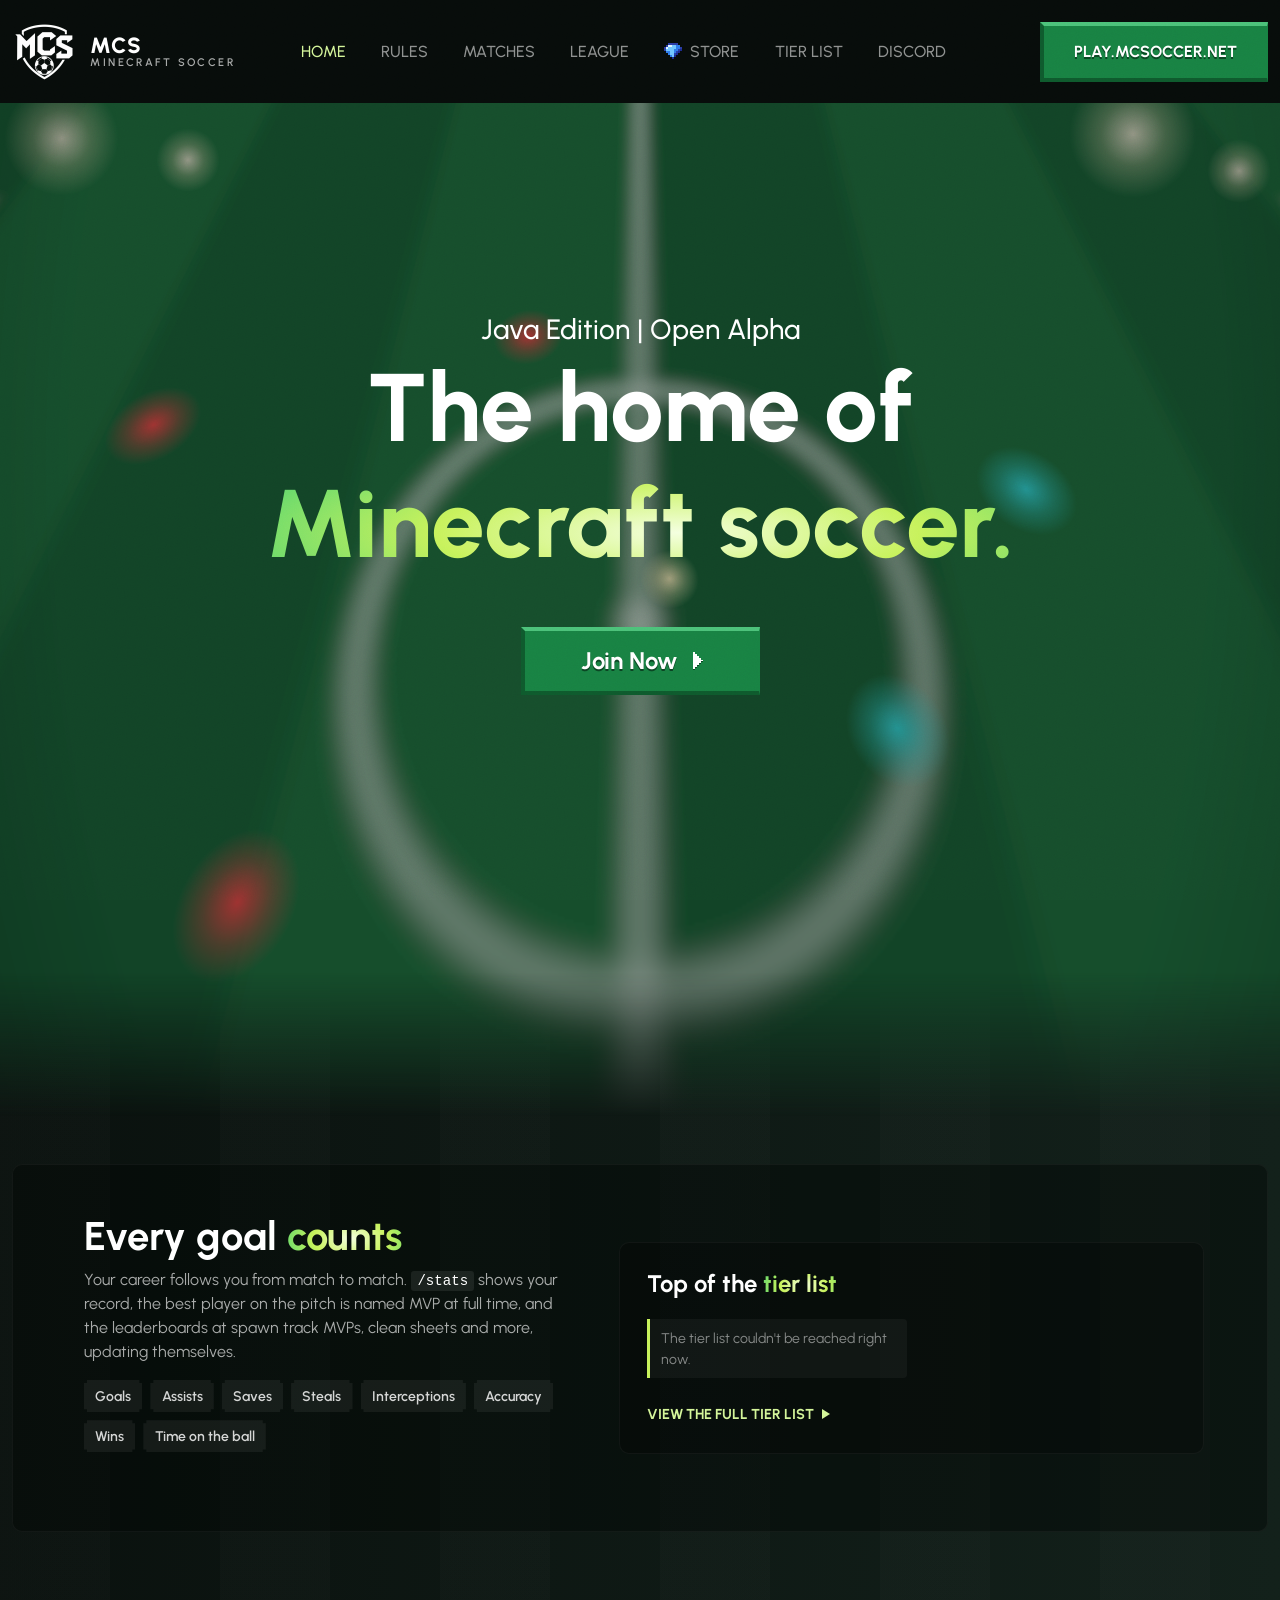
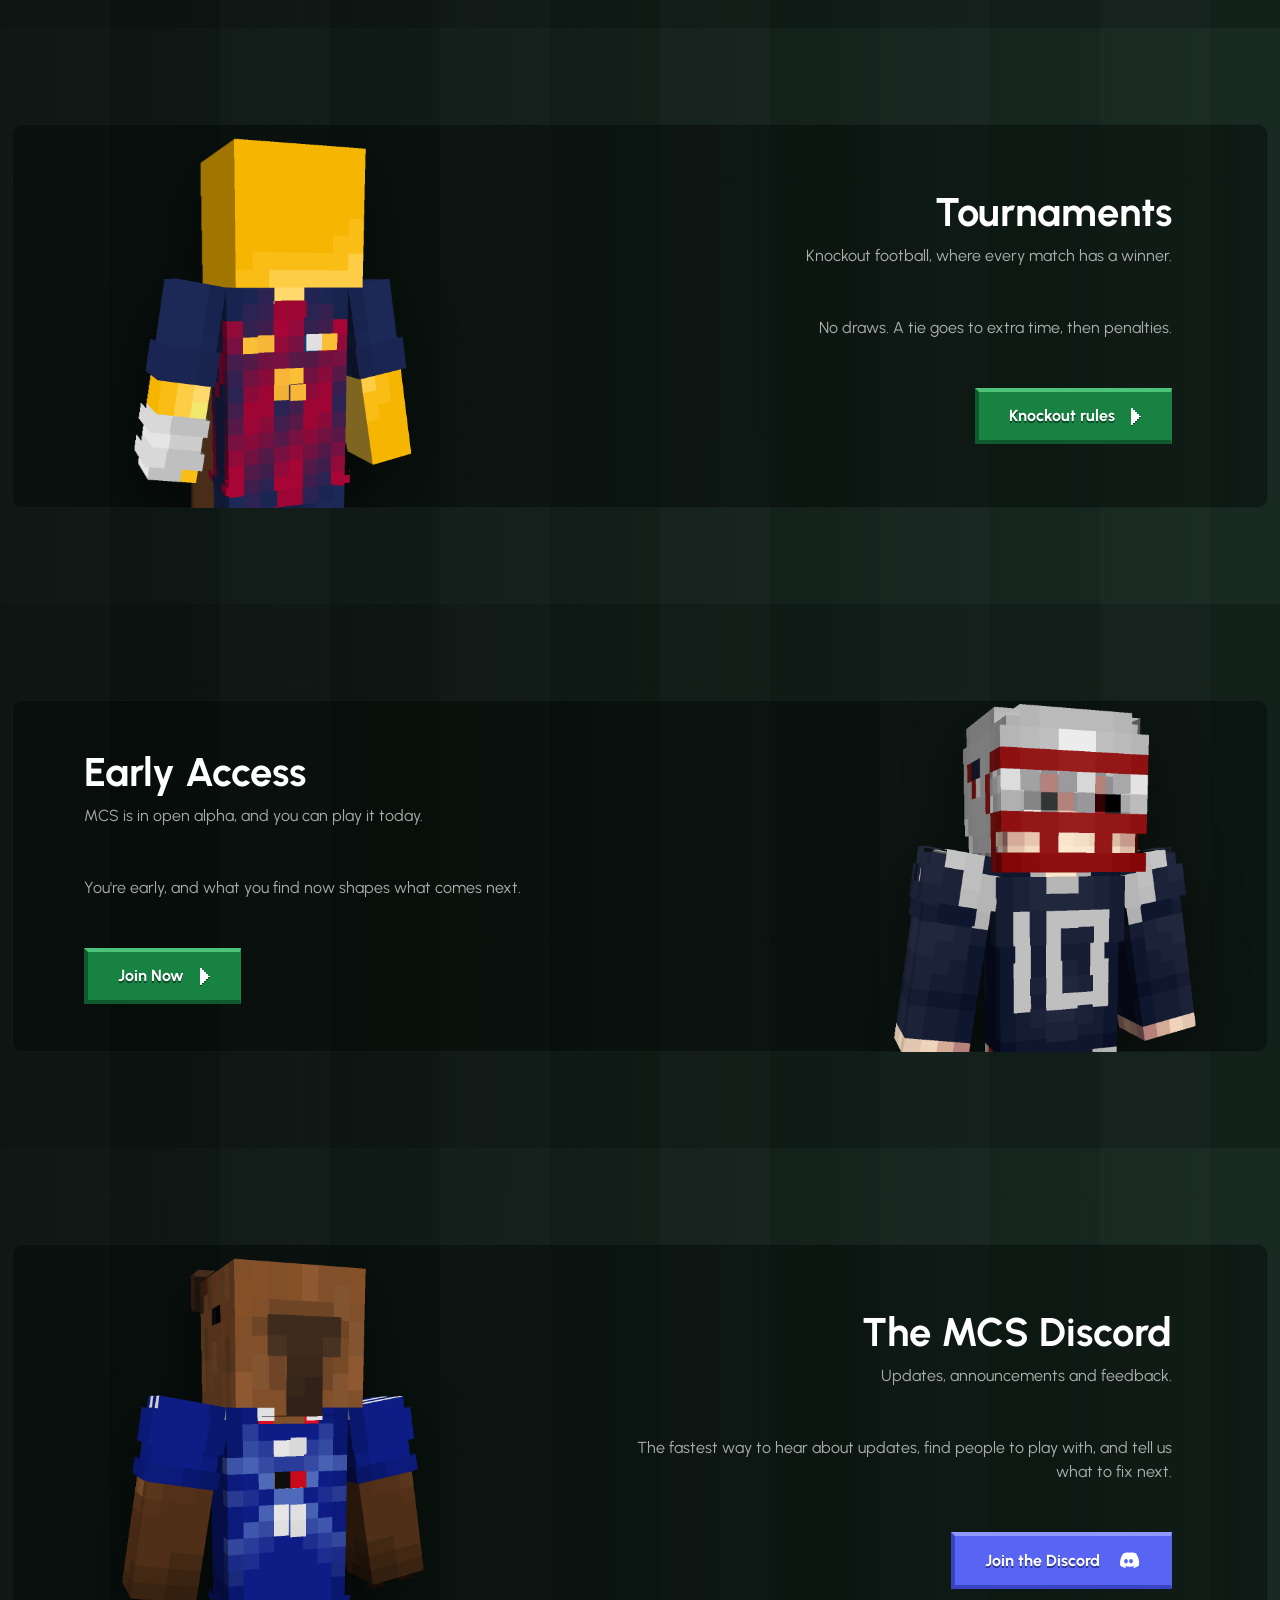
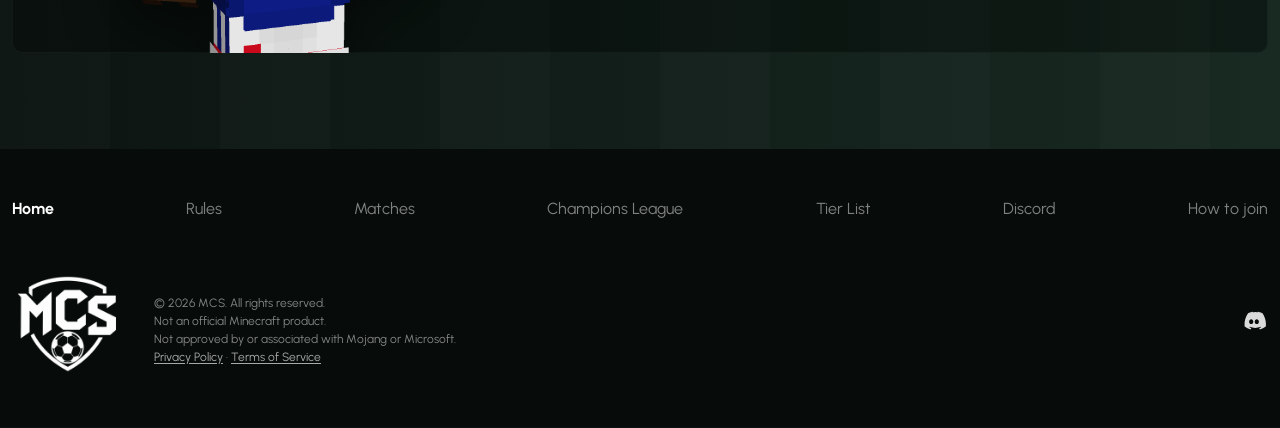
==== commit 47ee9a07: "Privacy Policy and Terms of Service Two new pages, /privacy/ and /terms/, in the site's style: a sho" ====
--- a/index.html
+++ b/index.html
@@ -68,7 +68,7 @@
 <link rel="preconnect" href="https://fonts.googleapis.com">
 <link rel="preconnect" href="https://fonts.gstatic.com" crossorigin>
 <link href="https://fonts.googleapis.com/css2?family=Urbanist:wght@400..800&display=swap" rel="stylesheet">
-<link rel="stylesheet" href="assets/css/site.css?v=d6a7c521" />
+<link rel="stylesheet" href="assets/css/site.css?v=5778383a" />
 <script>
   /* Hide reveal targets before first paint, but only if site.js then
      arms the observers. If it never does, show everything anyway. */
@@ -360,7 +360,8 @@
         <p class="footer-legal">
           &copy; <span data-year>2026</span> MCS. All rights reserved.<br>
           Not an official Minecraft product.<br>
-          Not approved by or associated with Mojang or Microsoft.
+          Not approved by or associated with Mojang or Microsoft.<br>
+          <span class="footer-policy"><a href="privacy/">Privacy Policy</a> &middot; <a href="terms/">Terms of Service</a></span>
         </p>
       </div>
       <ul class="footer-social">
--- a/assets/css/site.css
+++ b/assets/css/site.css
@@ -1608,3 +1608,136 @@
      --btn-lo: #1c2f99; --btn-shadow: #15237a;
      --band-a: #0a0d18; --band-b: #141b33; --page: #0b0f1c; --bar: #06080f;
    ------------------------------------------------------------------ */
+
+/* ── legal pages: privacy and terms ──────────────────────────────── */
+
+.legal-meta { margin: 1.25rem 0 0; font-size: 14px; color: var(--text-faint); }
+.legal-meta b { color: var(--text-strong); font-weight: 700; }
+
+.legal-short {
+  margin: 2.5rem 0 0;
+  padding: 1.6rem 1.8rem 1.4rem;
+  background:
+    radial-gradient(70% 160% at 0% 0%, rgba(200, 242, 92, .11), transparent 60%),
+    rgba(0, 0, 0, .3);
+  box-shadow: inset 0 0 0 1px rgba(200, 242, 92, .18);
+  clip-path: polygon(
+    6px 0, calc(100% - 6px) 0, calc(100% - 6px) 6px, 100% 6px,
+    100% calc(100% - 6px), calc(100% - 6px) calc(100% - 6px), calc(100% - 6px) 100%,
+    6px 100%, 6px calc(100% - 6px), 0 calc(100% - 6px), 0 6px, 6px 6px);
+}
+.legal-short h2 {
+  margin: 0 0 1rem;
+  font-size: 13px;
+  font-weight: 800;
+  letter-spacing: .2em;
+  text-transform: uppercase;
+  color: var(--accent-soft);
+}
+
+.legal-short ul, .legal-sec ul { list-style: none; margin: 0 0 1rem; padding: 0; }
+.legal-short ul { margin: 0; }
+.legal-short li, .legal-sec li { position: relative; margin: .45rem 0; padding-left: 1.5rem; line-height: 1.7; color: var(--text-strong); }
+.legal-short li { font-size: 1.05rem; color: #fff; }
+.legal-short li::before, .legal-sec li::before {
+  content: "";
+  position: absolute;
+  left: .2rem;
+  top: .66em;
+  width: 8px;
+  height: 8px;
+  background: var(--grad-2);
+  clip-path: polygon(25% 0, 75% 0, 75% 25%, 100% 25%, 100% 75%, 75% 75%, 75% 100%, 25% 100%, 25% 75%, 0 75%, 0 25%, 25% 25%);
+}
+
+.legal-grid {
+  display: grid;
+  grid-template-columns: 12.5rem minmax(0, 1fr);
+  gap: 4rem;
+  align-items: start;
+  margin-top: 4.5rem;
+}
+
+/* the contents, kept in view beside the long column */
+.legal-toc { position: sticky; top: calc(var(--nav-h) + 1.5rem); }
+.legal-toc-title {
+  margin: 0 0 .75rem;
+  font-size: 12px;
+  font-weight: 800;
+  letter-spacing: .2em;
+  text-transform: uppercase;
+  color: var(--text-faint);
+}
+.legal-toc ol { list-style: none; margin: 0; padding: 0; counter-reset: toc; border-left: 1px solid rgba(255, 255, 255, .08); }
+.legal-toc li { counter-increment: toc; }
+.legal-toc a {
+  display: flex;
+  gap: .75rem;
+  margin-left: -1px;
+  padding: .4rem 0 .4rem 1rem;
+  border-left: 2px solid transparent;
+  font-size: 14px;
+  color: var(--text);
+  text-decoration: none;
+  transition: color .15s, border-color .15s;
+}
+.legal-toc a::before { content: counter(toc, decimal-leading-zero); font-weight: 800; font-variant-numeric: tabular-nums; color: var(--text-faint); }
+.legal-toc a:hover, .legal-toc a:focus-visible { color: #fff; border-left-color: var(--grad-2); }
+
+/* each section wears its number like a shirt: dark on lime, notched */
+.legal-body { min-width: 0; counter-reset: sec; }
+.legal-sec {
+  counter-increment: sec;
+  scroll-margin-top: calc(var(--nav-h) + 1.5rem);
+  margin: 0 0 2.75rem;
+  padding: 0 0 2.75rem;
+  border-bottom: 1px solid rgba(255, 255, 255, .06);
+}
+.legal-sec:last-child { margin-bottom: 0; padding-bottom: 0; border-bottom: 0; }
+.legal-sec h2 { display: flex; align-items: center; gap: .9rem; margin: 0 0 1.1rem; font-size: 1.65rem; }
+.legal-sec h2::before {
+  content: counter(sec, decimal-leading-zero);
+  flex: 0 0 auto;
+  padding: .2rem .5rem;
+  font-size: .85rem;
+  font-weight: 800;
+  letter-spacing: .04em;
+  font-variant-numeric: tabular-nums;
+  color: #0b1210;
+  background: var(--grad-2);
+  clip-path: polygon(
+    3px 0, calc(100% - 3px) 0, calc(100% - 3px) 3px, 100% 3px,
+    100% calc(100% - 3px), calc(100% - 3px) calc(100% - 3px), calc(100% - 3px) 100%,
+    3px 100%, 3px calc(100% - 3px), 0 calc(100% - 3px), 0 3px, 3px 3px);
+}
+.legal-sec h3 { margin: 1.75rem 0 .5rem; font-size: 1.05rem; color: #fff; }
+.legal-sec p { margin: 0 0 1rem; line-height: 1.75; color: var(--text-strong); }
+.legal-sec p:last-child { margin-bottom: 0; }
+.legal-sec b, .legal-sec strong, .legal-short b { color: #fff; font-weight: 700; }
+.legal-sec a { color: var(--accent-soft); text-underline-offset: 3px; }
+.legal-sec a:hover { color: #fff; }
+.legal-sec .btn { color: #fff; }
+
+.legal-contact { display: flex; flex-wrap: wrap; align-items: center; gap: 1rem 1.5rem; margin-top: 1.5rem; }
+.legal-contact span { color: var(--text-faint); font-size: 14px; }
+
+.footer-policy a { color: var(--text); text-underline-offset: 2px; }
+.footer-policy a:hover { color: #fff; }
+.footer-policy a[aria-current="page"] { color: #fff; font-weight: 700; }
+
+@media (max-width: 860px) {
+  .legal-grid { grid-template-columns: minmax(0, 1fr); gap: 2.5rem; margin-top: 3rem; }
+  .legal-toc { position: static; }
+  .legal-toc ol { display: flex; flex-wrap: wrap; gap: .5rem; border-left: 0; }
+  .legal-toc a {
+    margin: 0;
+    padding: .35rem .7rem;
+    border: 0;
+    font-size: 13px;
+    background: rgba(0, 0, 0, .25);
+    box-shadow: inset 0 0 0 1px rgba(255, 255, 255, .08);
+  }
+  .legal-toc a:hover, .legal-toc a:focus-visible { box-shadow: inset 0 0 0 1px var(--grad-2); }
+  .legal-sec h2 { font-size: 1.4rem; }
+  .legal-short { padding: 1.3rem 1.2rem 1.1rem; }
+}
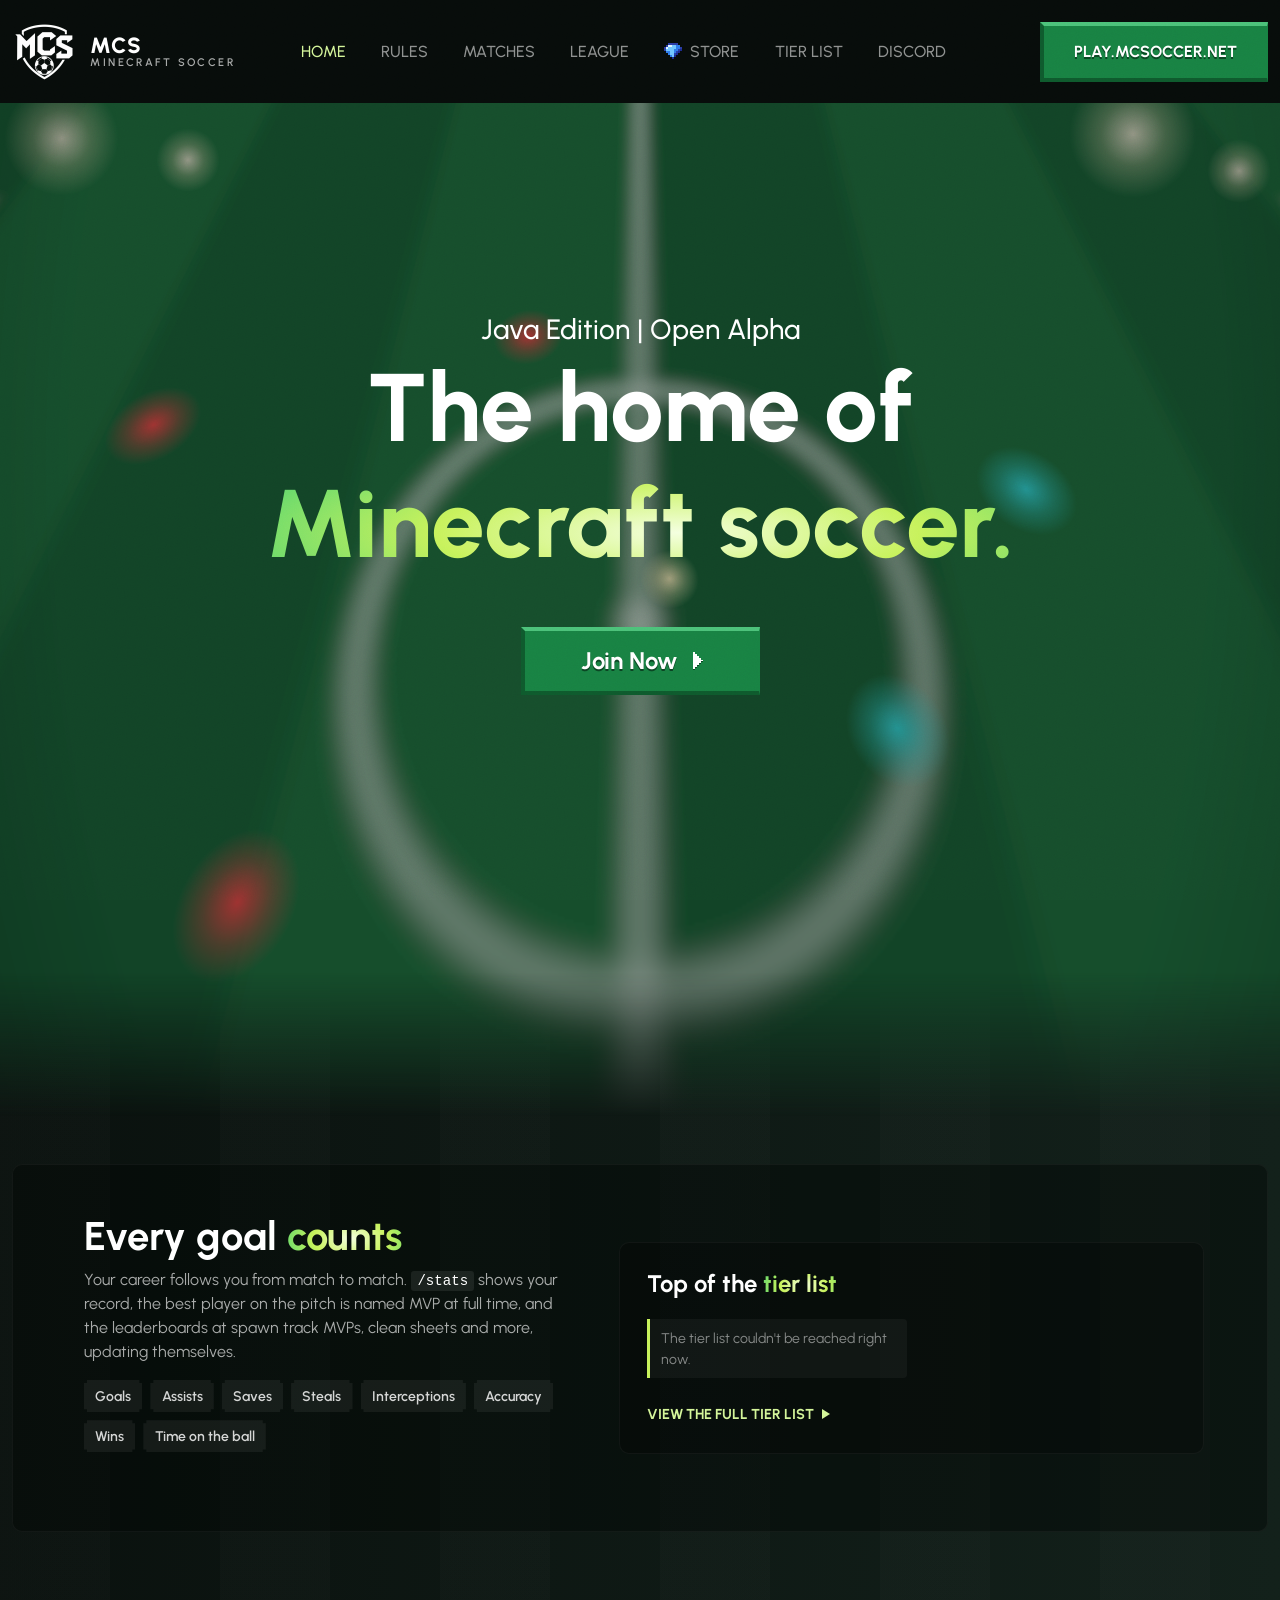
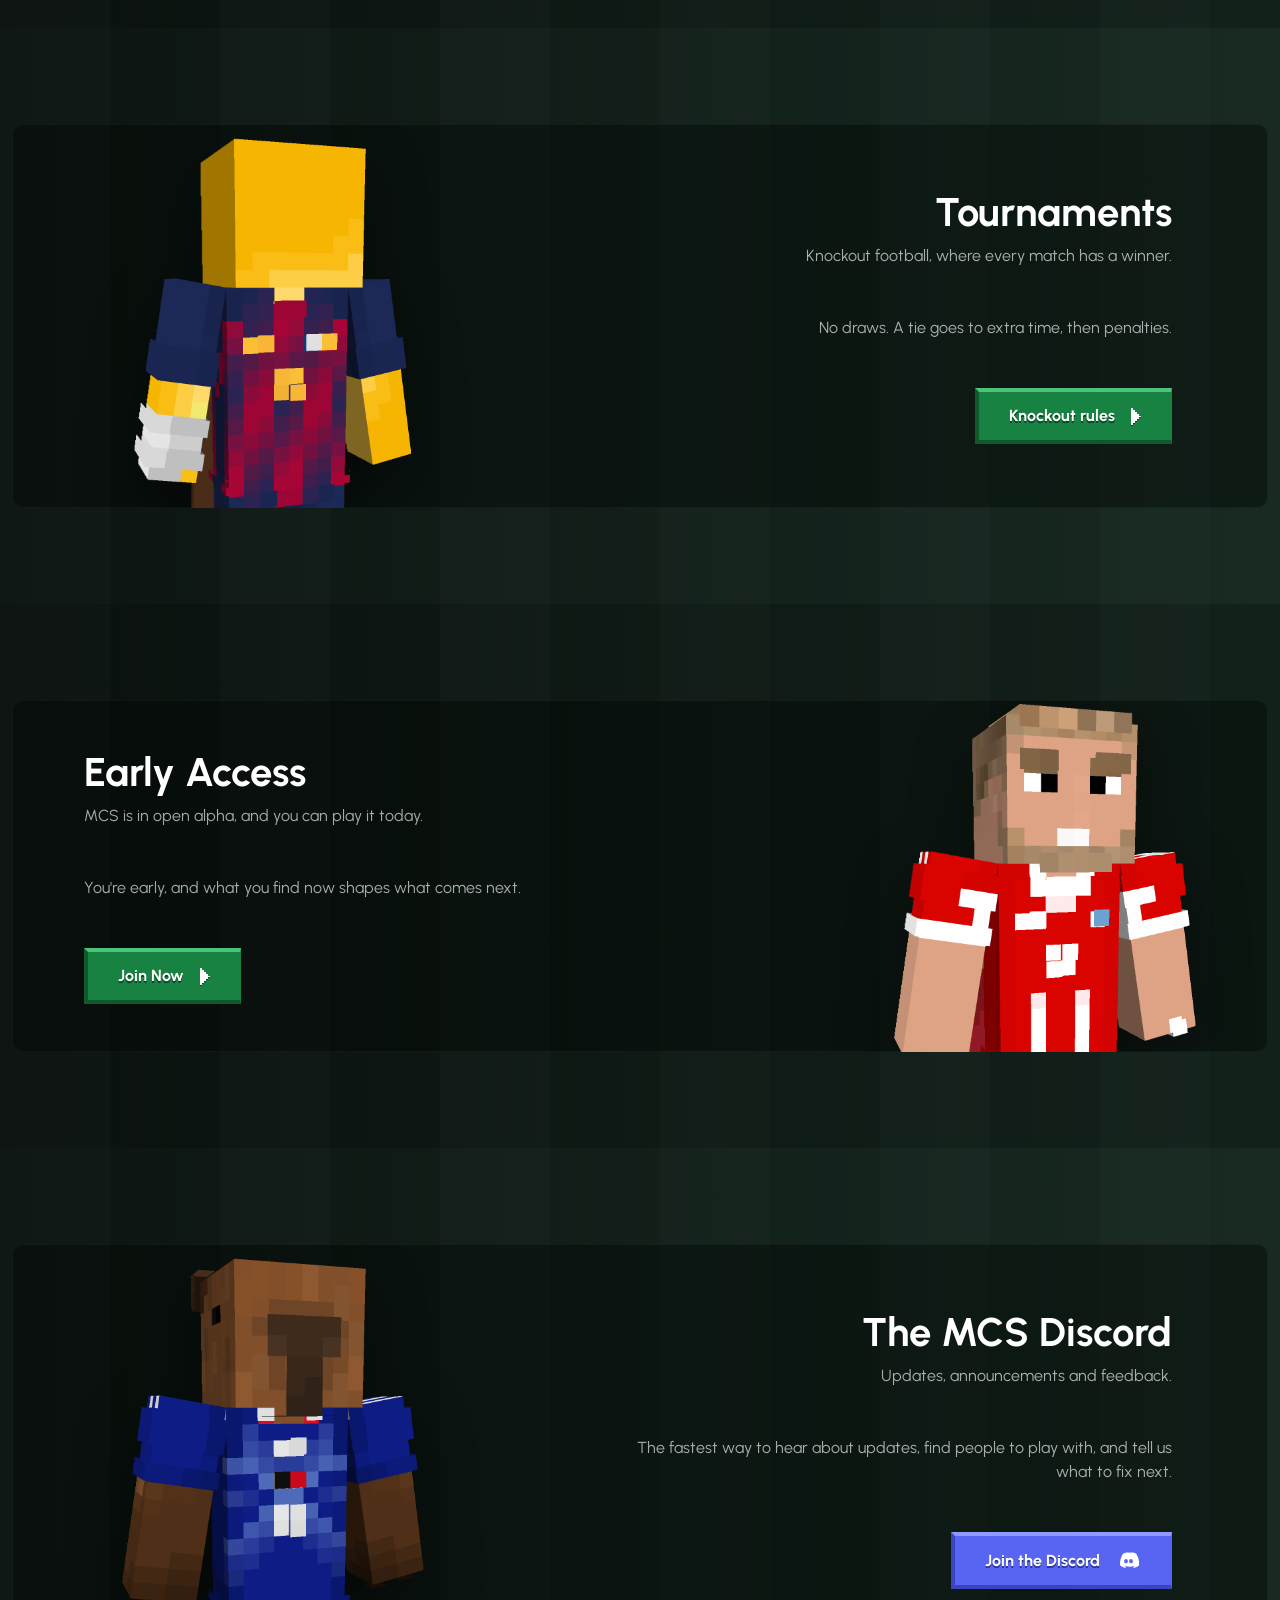
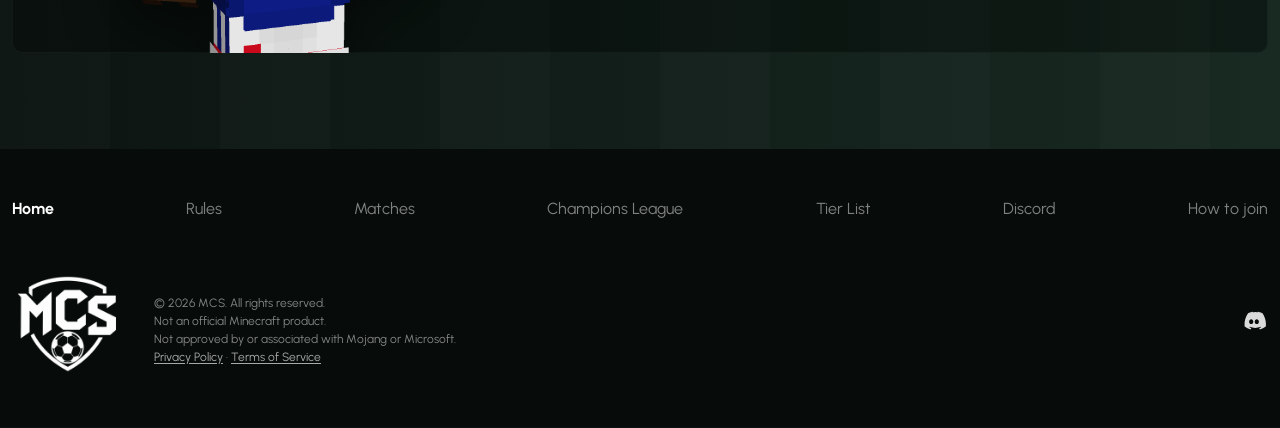
==== commit c53c2e58: "Home: darlamano in a red kit on the Early Access card The Early Access card showed Chaseler in a mas" ====
--- a/index.html
+++ b/index.html
@@ -291,7 +291,7 @@
   <div class="container">
     <div class="card" data-reveal-group>
       <div class="feature-body">
-        <div class="feature-render"><img src="assets/img/players/Chaseler.png" alt="" loading="lazy" width="512" height="832" /></div>
+        <div class="feature-render"><img src="assets/img/players/darlamano.png" alt="" loading="lazy" width="512" height="832" /></div>
         <div class="feature-text">
           <div data-reveal="from-l">
             <h2 class="feature-title" id="f-early">Early Access</h2>
@@ -403,7 +403,7 @@
   </div>
 </div>
 
-<script src="site.config.js?v=5b76b2a8"></script>
+<script src="site.config.js?v=a3f8c393"></script>
 <script src="assets/js/site.js?v=6ce677ba"></script>
 </body>
 </html>
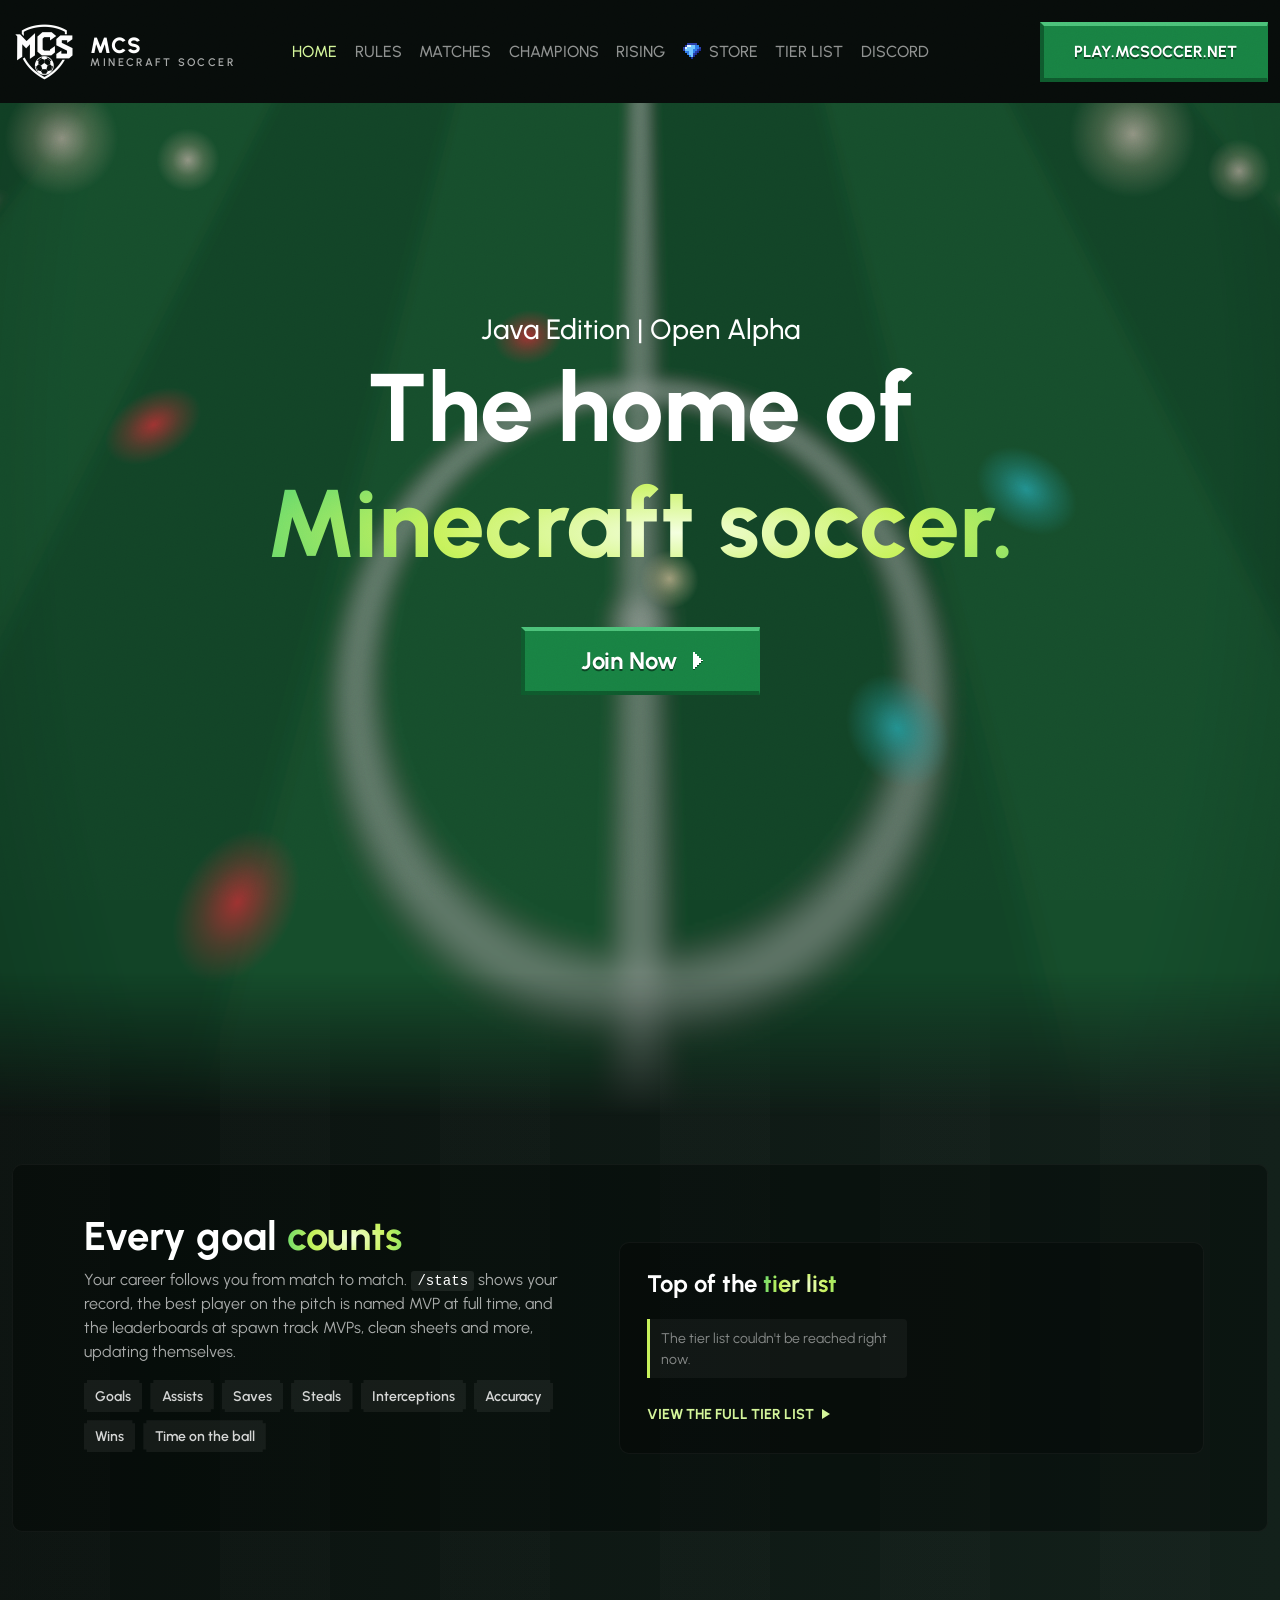
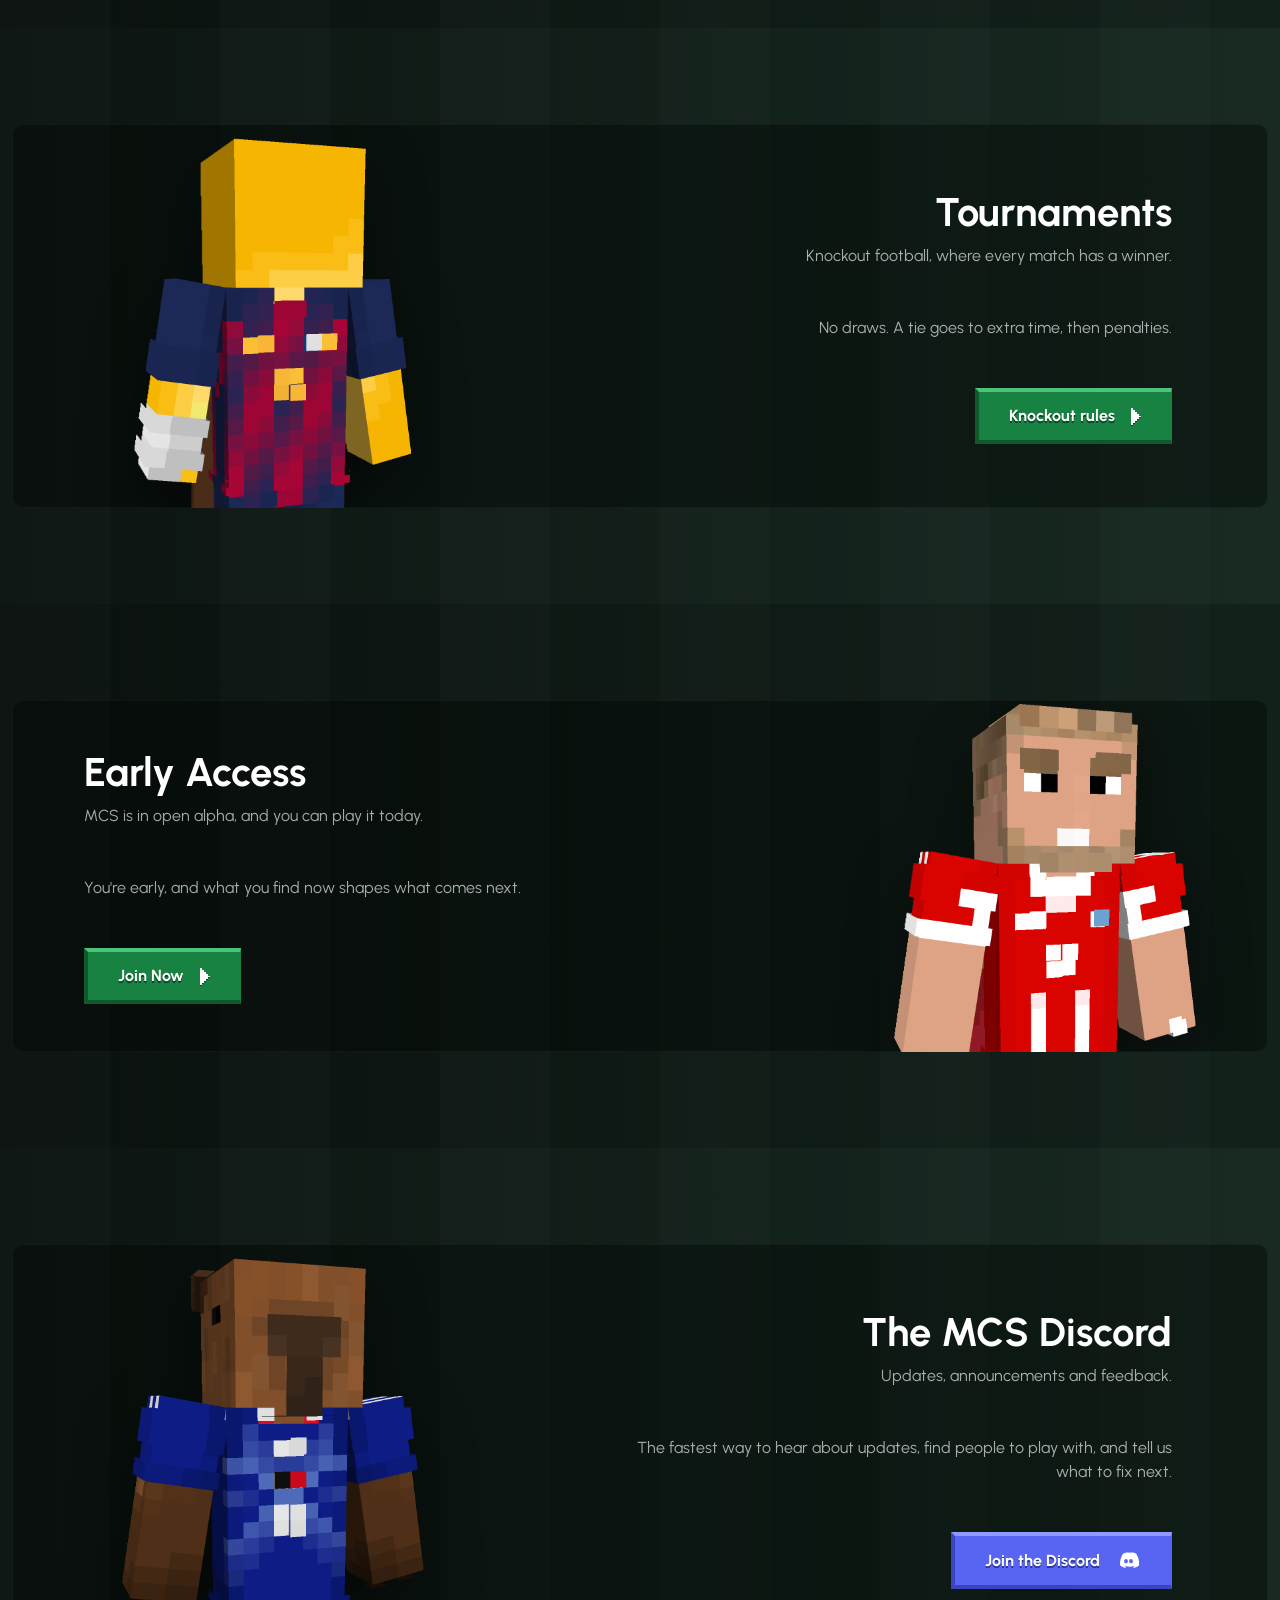
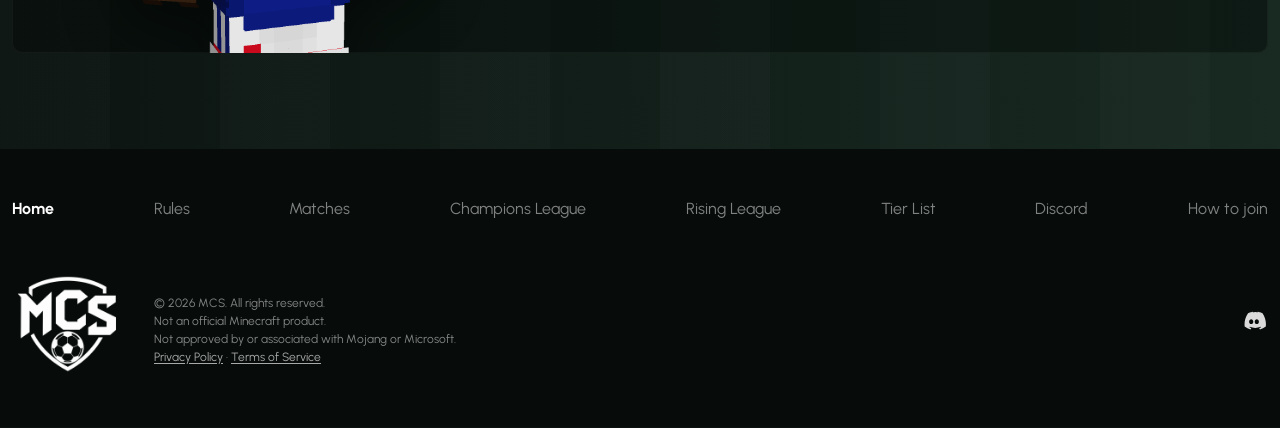
==== commit 50a8a214: "Rising League page, league-scoped fixtures, player competition switch - data-mh-league names the com" ====
--- a/index.html
+++ b/index.html
@@ -68,7 +68,7 @@
 <link rel="preconnect" href="https://fonts.googleapis.com">
 <link rel="preconnect" href="https://fonts.gstatic.com" crossorigin>
 <link href="https://fonts.googleapis.com/css2?family=Urbanist:wght@400..800&display=swap" rel="stylesheet">
-<link rel="stylesheet" href="assets/css/site.css?v=5778383a" />
+<link rel="stylesheet" href="assets/css/site.css?v=c0dd4f0e" />
 <script>
   /* Hide reveal targets before first paint, but only if site.js then
      arms the observers. If it never does, show everything anyway. */
@@ -92,7 +92,8 @@
       <li><a href="./" aria-current="page">Home</a></li>
       <li><a href="rules/">Rules</a></li>
       <li><a href="matches/">Matches</a></li>
-      <li class="nav-league"><a href="champions-league/"><span class="nav-league-long">Champions </span>League</a></li>
+      <li class="nav-league"><a href="champions-league/">Champions<span class="nav-league-word"> League</span></a></li>
+      <li class="nav-league nav-rl"><a href="rising-league/">Rising<span class="nav-league-word"> League</span></a></li>
       <li class="nav-cup" data-cup-nav hidden><a href="cup/">Cup</a></li>
       <li class="nav-store" data-store-nav hidden><a href="store/"><svg class="nav-gem px" viewBox="0 0 9 8" aria-hidden="true"><path fill="#2a3ca6" d="M2 0h5v1H2zM1 1h1v1H1zM0 2h1v2H0zM8 2h1v1H8zM7 3h1v1H7zM6 4h1v1H6zM5 5h1v1H5z"/><path fill="#e2f6ff" d="M2 1h2v1H2zM1 2h1v1H1z"/><path fill="#72c6ff" d="M4 1h2v1H4zM2 2h4v1H2zM1 3h4v1H1zM3 4h2v2H3zM4 6h1v1H4z"/><path fill="#2f7ceb" d="M6 1h2v2H6zM5 3h2v1H5zM1 4h2v1H1zM5 4h1v1H5zM2 5h1v1H2zM3 6h1v1H3z"/><path fill="#1b2a8f" d="M8 3h1v1H8zM7 4h1v1H7zM6 5h1v1H6zM5 6h1v1H5zM4 7h1v1H4z"/></svg>Store</a></li>
       <li><a data-tierlist-link href="tiers/">Tier List</a></li>
@@ -125,7 +126,8 @@
     <li><a href="./" aria-current="page">Home</a></li>
     <li><a href="rules/">Rules</a></li>
     <li><a href="matches/">Matches</a></li>
-    <li class="nav-league"><a href="champions-league/"><span class="nav-league-long">Champions </span>League</a></li>
+    <li class="nav-league"><a href="champions-league/">Champions<span class="nav-league-word"> League</span></a></li>
+    <li class="nav-league nav-rl"><a href="rising-league/">Rising<span class="nav-league-word"> League</span></a></li>
     <li class="nav-cup" data-cup-nav hidden><a href="cup/">Cup</a></li>
     <li class="nav-store" data-store-nav hidden><a href="store/"><svg class="nav-gem px" viewBox="0 0 9 8" aria-hidden="true"><path fill="#2a3ca6" d="M2 0h5v1H2zM1 1h1v1H1zM0 2h1v2H0zM8 2h1v1H8zM7 3h1v1H7zM6 4h1v1H6zM5 5h1v1H5z"/><path fill="#e2f6ff" d="M2 1h2v1H2zM1 2h1v1H1z"/><path fill="#72c6ff" d="M4 1h2v1H4zM2 2h4v1H2zM1 3h4v1H1zM3 4h2v2H3zM4 6h1v1H4z"/><path fill="#2f7ceb" d="M6 1h2v2H6zM5 3h2v1H5zM1 4h2v1H1zM5 4h1v1H5zM2 5h1v1H2zM3 6h1v1H3z"/><path fill="#1b2a8f" d="M8 3h1v1H8zM7 4h1v1H7zM6 5h1v1H6zM5 6h1v1H5zM4 7h1v1H4z"/></svg>Store</a></li>
     <li><a data-tierlist-link href="tiers/">Tier List</a></li>
@@ -349,6 +351,7 @@
       <li><a href="rules/">Rules</a></li>
       <li><a href="matches/">Matches</a></li>
       <li><a href="champions-league/">Champions League</a></li>
+      <li><a href="rising-league/">Rising League</a></li>
       <li><a data-tierlist-link href="tiers/">Tier List</a></li>
       <li><a data-discord-link href="#discord">Discord</a></li>
       <li><a href="#" data-open-connect>How to join</a></li>
--- a/assets/css/site.css
+++ b/assets/css/site.css
@@ -1469,9 +1469,27 @@
   .feature-render { width: 340px; }
 }
 
-/* the league link says just "League" until the bar has room for all of it */
-@media (max-width: 1399px) {
-  .nav-links .nav-league-long { display: none; }
+/* two league links: the bar says just "Champions" and "Rising" (the menu
+   drawer says "Champions League" and "Rising League" in full). With the
+   second league the links sit closer, closer again with the cup's link, so
+   every label stays on one line and clear of the address button. */
+.nav-links .nav-league-word { display: none; }
+.nav .nav-links:has(> .nav-rl) a { padding-inline: .95rem; white-space: nowrap; }
+.nav .nav-links:has(> .nav-rl):has(> .nav-cup:not([hidden])) a { padding-inline: .7rem; }
+@media (max-width: 1319px) {
+  .nav .nav-links:has(> .nav-rl) a { padding-inline: .55rem; }
+  .nav .nav-links:has(> .nav-rl):has(> .nav-cup:not([hidden])) a { padding-inline: .4rem; }
+}
+@media (max-width: 1199px) {
+  .nav .nav-links:has(> .nav-rl) a { padding-inline: .45rem; }
+  .nav .nav-links:has(> .nav-rl):has(> .nav-cup:not([hidden])) a { padding-inline: .35rem; }
+  .nav .nav-links:has(> .nav-rl) ~ .nav-cta { min-width: 0; }
+}
+@media (min-width: 992px) and (max-width: 1139px) {
+  .nav .container:has(.nav-rl) .nav-brand-text { display: none; }
+}
+@media (min-width: 992px) and (max-width: 1199px) {
+  .nav .container:has(.nav-rl):has(.nav-cup:not([hidden])) .nav-brand-text { display: none; }
 }
 
 @media (max-width: 1199px) {
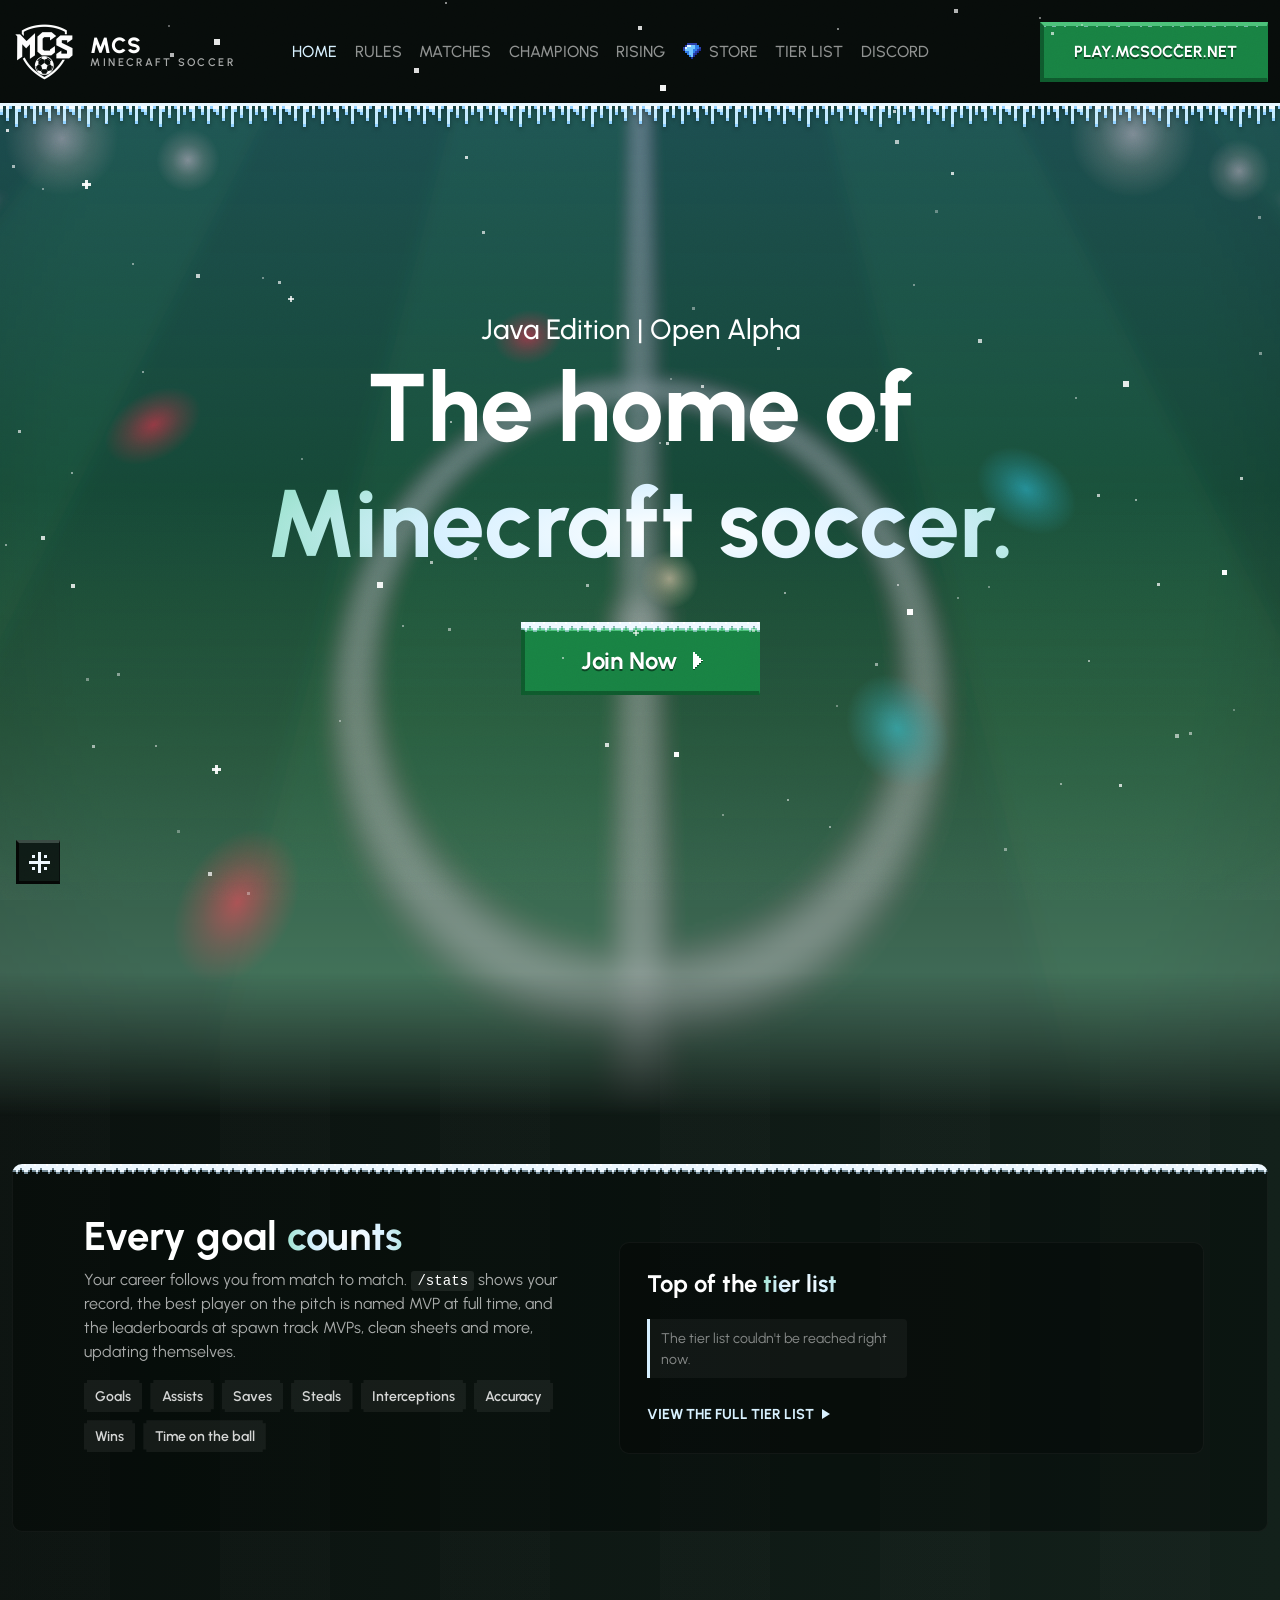
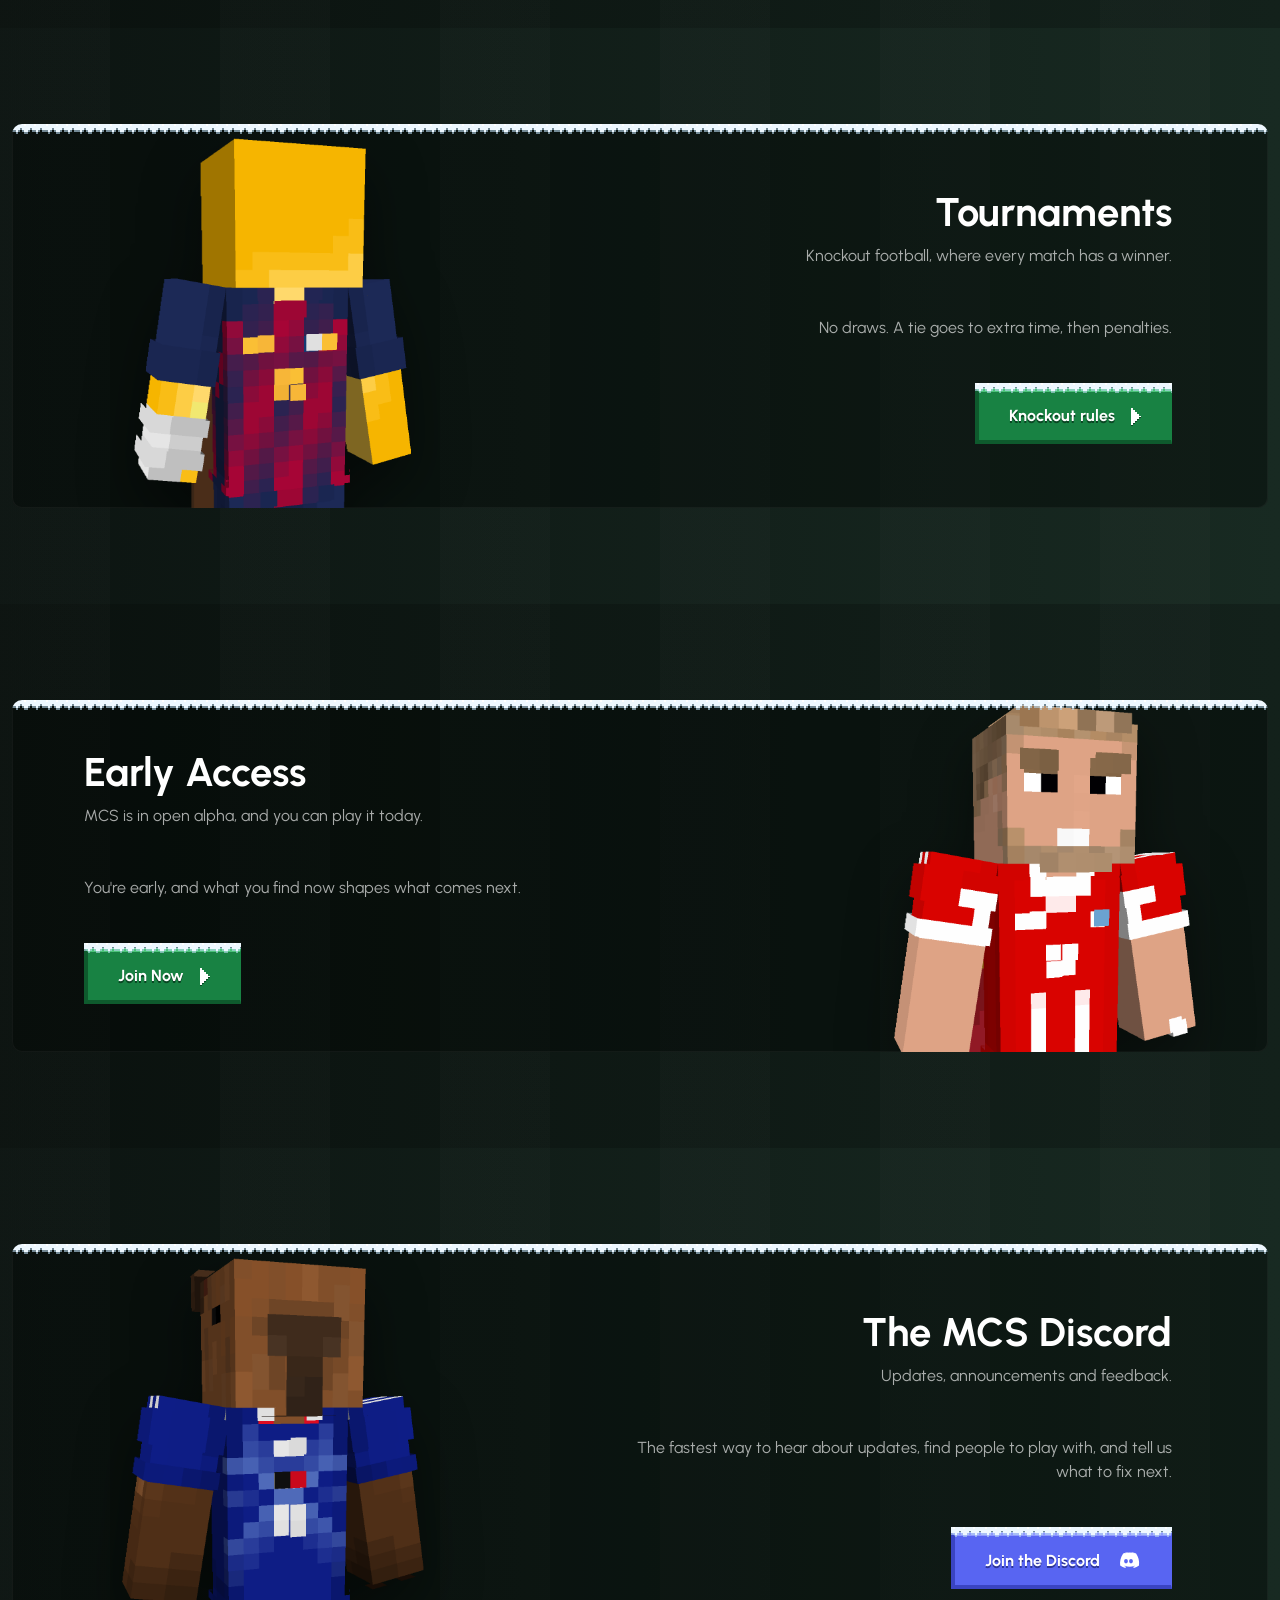
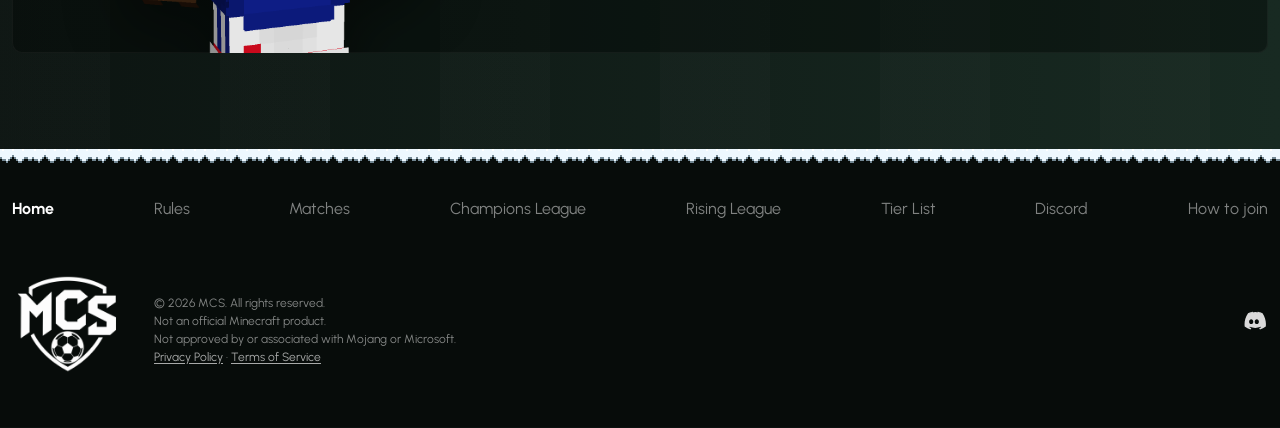
==== commit 95b06050: "Christmas snow theme (season: "snow") Brenn 2026-11-25: "give it a snow style for christmas". Behind" ====
--- a/index.html
+++ b/index.html
@@ -68,7 +68,7 @@
 <link rel="preconnect" href="https://fonts.googleapis.com">
 <link rel="preconnect" href="https://fonts.gstatic.com" crossorigin>
 <link href="https://fonts.googleapis.com/css2?family=Urbanist:wght@400..800&display=swap" rel="stylesheet">
-<link rel="stylesheet" href="assets/css/site.css?v=c0dd4f0e" />
+<link rel="stylesheet" href="assets/css/site.css?v=37250625" />
 <script>
   /* Hide reveal targets before first paint, but only if site.js then
      arms the observers. If it never does, show everything anyway. */
@@ -406,7 +406,7 @@
   </div>
 </div>
 
-<script src="site.config.js?v=a3f8c393"></script>
-<script src="assets/js/site.js?v=6ce677ba"></script>
+<script src="site.config.js?v=acda6977"></script>
+<script src="assets/js/site.js?v=279d97a1"></script>
 </body>
 </html>
--- a/assets/css/site.css
+++ b/assets/css/site.css
@@ -1759,3 +1759,125 @@
   .legal-sec h2 { font-size: 1.4rem; }
   .legal-short { padding: 1.3rem 1.2rem 1.1rem; }
 }
+
+/* ── season: snow (Christmas 2026) ─────────────────────────────────
+   On while site.config.js says season: "snow" (site.js then sets
+   html[data-season="snow"]). Frost on the gradient headlines, a pixel
+   snow layer on every card, button and the footer, icicles under the
+   nav, a cold night over the hero, and falling pixel snow (site.js:
+   the snowflake button turns it off; reduced motion never starts it).
+   All of it is decoration on top: season: "" undoes it. */
+
+html[data-season="snow"] {
+  --grad-1: #ffffff;
+  --grad-2: #d7f0ff;
+  --grad-3: #7fdcb8;
+  --accent-soft: #d8f1ff;
+  --snow-cap: url("data:image/svg+xml,%3Csvg%20xmlns='http://www.w3.org/2000/svg'%20viewBox='0%200%2016%205'%20width='16'%20height='5'%20shape-rendering='crispEdges'%3E%3Crect%20x='0'%20y='0'%20width='1'%20height='3'%20fill='%23eef8ff'/%3E%3Crect%20x='0'%20y='3'%20width='1'%20height='1'%20fill='%23b9d8ee'%20fill-opacity='.6'/%3E%3Crect%20x='1'%20y='0'%20width='1'%20height='3'%20fill='%23eef8ff'/%3E%3Crect%20x='1'%20y='3'%20width='1'%20height='1'%20fill='%23b9d8ee'%20fill-opacity='.6'/%3E%3Crect%20x='2'%20y='0'%20width='1'%20height='4'%20fill='%23eef8ff'/%3E%3Crect%20x='2'%20y='4'%20width='1'%20height='1'%20fill='%23b9d8ee'%20fill-opacity='.6'/%3E%3Crect%20x='3'%20y='0'%20width='1'%20height='3'%20fill='%23eef8ff'/%3E%3Crect%20x='3'%20y='3'%20width='1'%20height='1'%20fill='%23b9d8ee'%20fill-opacity='.6'/%3E%3Crect%20x='4'%20y='0'%20width='1'%20height='2'%20fill='%23eef8ff'/%3E%3Crect%20x='4'%20y='2'%20width='1'%20height='1'%20fill='%23b9d8ee'%20fill-opacity='.6'/%3E%3Crect%20x='5'%20y='0'%20width='1'%20height='3'%20fill='%23eef8ff'/%3E%3Crect%20x='5'%20y='3'%20width='1'%20height='1'%20fill='%23b9d8ee'%20fill-opacity='.6'/%3E%3Crect%20x='6'%20y='0'%20width='1'%20height='4'%20fill='%23eef8ff'/%3E%3Crect%20x='6'%20y='4'%20width='1'%20height='1'%20fill='%23b9d8ee'%20fill-opacity='.6'/%3E%3Crect%20x='7'%20y='0'%20width='1'%20height='4'%20fill='%23eef8ff'/%3E%3Crect%20x='7'%20y='4'%20width='1'%20height='1'%20fill='%23b9d8ee'%20fill-opacity='.6'/%3E%3Crect%20x='8'%20y='0'%20width='1'%20height='3'%20fill='%23eef8ff'/%3E%3Crect%20x='8'%20y='3'%20width='1'%20height='1'%20fill='%23b9d8ee'%20fill-opacity='.6'/%3E%3Crect%20x='9'%20y='0'%20width='1'%20height='2'%20fill='%23eef8ff'/%3E%3Crect%20x='9'%20y='2'%20width='1'%20height='1'%20fill='%23b9d8ee'%20fill-opacity='.6'/%3E%3Crect%20x='10'%20y='0'%20width='1'%20height='3'%20fill='%23eef8ff'/%3E%3Crect%20x='10'%20y='3'%20width='1'%20height='1'%20fill='%23b9d8ee'%20fill-opacity='.6'/%3E%3Crect%20x='11'%20y='0'%20width='1'%20height='3'%20fill='%23eef8ff'/%3E%3Crect%20x='11'%20y='3'%20width='1'%20height='1'%20fill='%23b9d8ee'%20fill-opacity='.6'/%3E%3Crect%20x='12'%20y='0'%20width='1'%20height='4'%20fill='%23eef8ff'/%3E%3Crect%20x='12'%20y='4'%20width='1'%20height='1'%20fill='%23b9d8ee'%20fill-opacity='.6'/%3E%3Crect%20x='13'%20y='0'%20width='1'%20height='3'%20fill='%23eef8ff'/%3E%3Crect%20x='13'%20y='3'%20width='1'%20height='1'%20fill='%23b9d8ee'%20fill-opacity='.6'/%3E%3Crect%20x='14'%20y='0'%20width='1'%20height='2'%20fill='%23eef8ff'/%3E%3Crect%20x='14'%20y='2'%20width='1'%20height='1'%20fill='%23b9d8ee'%20fill-opacity='.6'/%3E%3Crect%20x='15'%20y='0'%20width='1'%20height='3'%20fill='%23eef8ff'/%3E%3Crect%20x='15'%20y='3'%20width='1'%20height='1'%20fill='%23b9d8ee'%20fill-opacity='.6'/%3E%3Crect%20x='1'%20y='0'%20width='1'%20height='1'%20fill='%23ffffff'/%3E%3Crect%20x='6'%20y='0'%20width='1'%20height='1'%20fill='%23ffffff'/%3E%3Crect%20x='11'%20y='0'%20width='1'%20height='1'%20fill='%23ffffff'/%3E%3C/svg%3E");
+  --snow-drift: url("data:image/svg+xml,%3Csvg%20xmlns='http://www.w3.org/2000/svg'%20viewBox='0%200%2016%207'%20width='16'%20height='7'%20shape-rendering='crispEdges'%3E%3Crect%20x='0'%20y='0'%20width='1'%20height='4'%20fill='%23eef8ff'/%3E%3Crect%20x='0'%20y='4'%20width='1'%20height='1'%20fill='%23b9d8ee'%20fill-opacity='.6'/%3E%3Crect%20x='1'%20y='0'%20width='1'%20height='5'%20fill='%23eef8ff'/%3E%3Crect%20x='1'%20y='5'%20width='1'%20height='1'%20fill='%23b9d8ee'%20fill-opacity='.6'/%3E%3Crect%20x='2'%20y='0'%20width='1'%20height='5'%20fill='%23eef8ff'/%3E%3Crect%20x='2'%20y='5'%20width='1'%20height='1'%20fill='%23b9d8ee'%20fill-opacity='.6'/%3E%3Crect%20x='3'%20y='0'%20width='1'%20height='6'%20fill='%23eef8ff'/%3E%3Crect%20x='3'%20y='6'%20width='1'%20height='1'%20fill='%23b9d8ee'%20fill-opacity='.6'/%3E%3Crect%20x='4'%20y='0'%20width='1'%20height='5'%20fill='%23eef8ff'/%3E%3Crect%20x='4'%20y='5'%20width='1'%20height='1'%20fill='%23b9d8ee'%20fill-opacity='.6'/%3E%3Crect%20x='5'%20y='0'%20width='1'%20height='4'%20fill='%23eef8ff'/%3E%3Crect%20x='5'%20y='4'%20width='1'%20height='1'%20fill='%23b9d8ee'%20fill-opacity='.6'/%3E%3Crect%20x='6'%20y='0'%20width='1'%20height='3'%20fill='%23eef8ff'/%3E%3Crect%20x='6'%20y='3'%20width='1'%20height='1'%20fill='%23b9d8ee'%20fill-opacity='.6'/%3E%3Crect%20x='7'%20y='0'%20width='1'%20height='4'%20fill='%23eef8ff'/%3E%3Crect%20x='7'%20y='4'%20width='1'%20height='1'%20fill='%23b9d8ee'%20fill-opacity='.6'/%3E%3Crect%20x='8'%20y='0'%20width='1'%20height='5'%20fill='%23eef8ff'/%3E%3Crect%20x='8'%20y='5'%20width='1'%20height='1'%20fill='%23b9d8ee'%20fill-opacity='.6'/%3E%3Crect%20x='9'%20y='0'%20width='1'%20height='6'%20fill='%23eef8ff'/%3E%3Crect%20x='9'%20y='6'%20width='1'%20height='1'%20fill='%23b9d8ee'%20fill-opacity='.6'/%3E%3Crect%20x='10'%20y='0'%20width='1'%20height='6'%20fill='%23eef8ff'/%3E%3Crect%20x='10'%20y='6'%20width='1'%20height='1'%20fill='%23b9d8ee'%20fill-opacity='.6'/%3E%3Crect%20x='11'%20y='0'%20width='1'%20height='5'%20fill='%23eef8ff'/%3E%3Crect%20x='11'%20y='5'%20width='1'%20height='1'%20fill='%23b9d8ee'%20fill-opacity='.6'/%3E%3Crect%20x='12'%20y='0'%20width='1'%20height='4'%20fill='%23eef8ff'/%3E%3Crect%20x='12'%20y='4'%20width='1'%20height='1'%20fill='%23b9d8ee'%20fill-opacity='.6'/%3E%3Crect%20x='13'%20y='0'%20width='1'%20height='4'%20fill='%23eef8ff'/%3E%3Crect%20x='13'%20y='4'%20width='1'%20height='1'%20fill='%23b9d8ee'%20fill-opacity='.6'/%3E%3Crect%20x='14'%20y='0'%20width='1'%20height='5'%20fill='%23eef8ff'/%3E%3Crect%20x='14'%20y='5'%20width='1'%20height='1'%20fill='%23b9d8ee'%20fill-opacity='.6'/%3E%3Crect%20x='15'%20y='0'%20width='1'%20height='5'%20fill='%23eef8ff'/%3E%3Crect%20x='15'%20y='5'%20width='1'%20height='1'%20fill='%23b9d8ee'%20fill-opacity='.6'/%3E%3Crect%20x='1'%20y='0'%20width='1'%20height='1'%20fill='%23ffffff'/%3E%3Crect%20x='6'%20y='0'%20width='1'%20height='1'%20fill='%23ffffff'/%3E%3Crect%20x='11'%20y='0'%20width='1'%20height='1'%20fill='%23ffffff'/%3E%3C/svg%3E");
+  --snow-ice: url("data:image/svg+xml,%3Csvg%20xmlns='http://www.w3.org/2000/svg'%20viewBox='0%200%2024%208'%20width='24'%20height='8'%20shape-rendering='crispEdges'%3E%3Crect%20x='0'%20y='0'%20width='24'%20height='1'%20fill='%23e6f6ff'/%3E%3Crect%20x='0'%20y='1'%20width='1'%20height='3'%20fill='%23c4ebff'/%3E%3Crect%20x='0'%20y='1'%20width='1'%20height='1'%20fill='%23ffffff'%20fill-opacity='.85'/%3E%3Crect%20x='0'%20y='3'%20width='1'%20height='1'%20fill='%238fd0ff'/%3E%3Crect%20x='2'%20y='1'%20width='1'%20height='5'%20fill='%23c4ebff'/%3E%3Crect%20x='2'%20y='1'%20width='1'%20height='1'%20fill='%23ffffff'%20fill-opacity='.85'/%3E%3Crect%20x='2'%20y='5'%20width='1'%20height='1'%20fill='%238fd0ff'/%3E%3Crect%20x='3'%20y='1'%20width='1'%20height='1'%20fill='%23c4ebff'/%3E%3Crect%20x='3'%20y='1'%20width='1'%20height='1'%20fill='%23ffffff'%20fill-opacity='.85'/%3E%3Crect%20x='3'%20y='1'%20width='1'%20height='1'%20fill='%238fd0ff'/%3E%3Crect%20x='5'%20y='1'%20width='1'%20height='7'%20fill='%23c4ebff'/%3E%3Crect%20x='5'%20y='1'%20width='1'%20height='1'%20fill='%23ffffff'%20fill-opacity='.85'/%3E%3Crect%20x='5'%20y='7'%20width='1'%20height='1'%20fill='%238fd0ff'/%3E%3Crect%20x='6'%20y='1'%20width='1'%20height='2'%20fill='%23c4ebff'/%3E%3Crect%20x='6'%20y='1'%20width='1'%20height='1'%20fill='%23ffffff'%20fill-opacity='.85'/%3E%3Crect%20x='6'%20y='2'%20width='1'%20height='1'%20fill='%238fd0ff'/%3E%3Crect%20x='8'%20y='1'%20width='1'%20height='4'%20fill='%23c4ebff'/%3E%3Crect%20x='8'%20y='1'%20width='1'%20height='1'%20fill='%23ffffff'%20fill-opacity='.85'/%3E%3Crect%20x='8'%20y='4'%20width='1'%20height='1'%20fill='%238fd0ff'/%3E%3Crect%20x='10'%20y='1'%20width='1'%20height='1'%20fill='%23c4ebff'/%3E%3Crect%20x='10'%20y='1'%20width='1'%20height='1'%20fill='%23ffffff'%20fill-opacity='.85'/%3E%3Crect%20x='10'%20y='1'%20width='1'%20height='1'%20fill='%238fd0ff'/%3E%3Crect%20x='11'%20y='1'%20width='1'%20height='6'%20fill='%23c4ebff'/%3E%3Crect%20x='11'%20y='1'%20width='1'%20height='1'%20fill='%23ffffff'%20fill-opacity='.85'/%3E%3Crect%20x='11'%20y='6'%20width='1'%20height='1'%20fill='%238fd0ff'/%3E%3Crect%20x='13'%20y='1'%20width='1'%20height='3'%20fill='%23c4ebff'/%3E%3Crect%20x='13'%20y='1'%20width='1'%20height='1'%20fill='%23ffffff'%20fill-opacity='.85'/%3E%3Crect%20x='13'%20y='3'%20width='1'%20height='1'%20fill='%238fd0ff'/%3E%3Crect%20x='15'%20y='1'%20width='1'%20height='2'%20fill='%23c4ebff'/%3E%3Crect%20x='15'%20y='1'%20width='1'%20height='1'%20fill='%23ffffff'%20fill-opacity='.85'/%3E%3Crect%20x='15'%20y='2'%20width='1'%20height='1'%20fill='%238fd0ff'/%3E%3Crect%20x='16'%20y='1'%20width='1'%20height='5'%20fill='%23c4ebff'/%3E%3Crect%20x='16'%20y='1'%20width='1'%20height='1'%20fill='%23ffffff'%20fill-opacity='.85'/%3E%3Crect%20x='16'%20y='5'%20width='1'%20height='1'%20fill='%238fd0ff'/%3E%3Crect%20x='18'%20y='1'%20width='1'%20height='1'%20fill='%23c4ebff'/%3E%3Crect%20x='18'%20y='1'%20width='1'%20height='1'%20fill='%23ffffff'%20fill-opacity='.85'/%3E%3Crect%20x='18'%20y='1'%20width='1'%20height='1'%20fill='%238fd0ff'/%3E%3Crect%20x='19'%20y='1'%20width='1'%20height='3'%20fill='%23c4ebff'/%3E%3Crect%20x='19'%20y='1'%20width='1'%20height='1'%20fill='%23ffffff'%20fill-opacity='.85'/%3E%3Crect%20x='19'%20y='3'%20width='1'%20height='1'%20fill='%238fd0ff'/%3E%3Crect%20x='21'%20y='1'%20width='1'%20height='6'%20fill='%23c4ebff'/%3E%3Crect%20x='21'%20y='1'%20width='1'%20height='1'%20fill='%23ffffff'%20fill-opacity='.85'/%3E%3Crect%20x='21'%20y='6'%20width='1'%20height='1'%20fill='%238fd0ff'/%3E%3Crect%20x='22'%20y='1'%20width='1'%20height='1'%20fill='%23c4ebff'/%3E%3Crect%20x='22'%20y='1'%20width='1'%20height='1'%20fill='%23ffffff'%20fill-opacity='.85'/%3E%3Crect%20x='22'%20y='1'%20width='1'%20height='1'%20fill='%238fd0ff'/%3E%3Crect%20x='23'%20y='1'%20width='1'%20height='2'%20fill='%23c4ebff'/%3E%3Crect%20x='23'%20y='1'%20width='1'%20height='1'%20fill='%23ffffff'%20fill-opacity='.85'/%3E%3Crect%20x='23'%20y='2'%20width='1'%20height='1'%20fill='%238fd0ff'/%3E%3C/svg%3E");
+}
+
+/* snow settled on top of every card */
+html[data-season="snow"] .card::before {
+  content: "";
+  position: absolute;
+  top: 0; left: 0; right: 0;
+  height: 10px;
+  background: var(--snow-cap) repeat-x 0 0 / 32px 10px;
+  pointer-events: none;
+  z-index: 2;
+}
+
+/* and on every button, over its top bevel */
+html[data-season="snow"] .btn { position: relative; }
+html[data-season="snow"] .btn::before {
+  content: "";
+  position: absolute;
+  left: -4px; right: -1px; top: -9px;
+  height: 10px;
+  background: var(--snow-cap) repeat-x 0 0 / 32px 10px;
+  pointer-events: none;
+}
+
+/* icicles hanging off the nav bar */
+html[data-season="snow"] .nav::after {
+  content: "";
+  position: absolute;
+  left: 0; right: 0; top: 100%;
+  height: 24px;
+  background: var(--snow-ice) repeat-x 0 0 / 72px 24px;
+  filter: drop-shadow(0 2px 2px rgba(0, 0, 0, .3));
+  pointer-events: none;
+}
+
+/* a drift along the top of the footer */
+html[data-season="snow"] .footer { position: relative; }
+html[data-season="snow"] .footer::before {
+  content: "";
+  position: absolute;
+  left: 0; right: 0; top: 0;
+  height: 14px;
+  background: var(--snow-drift) repeat-x 0 0 / 32px 14px;
+  pointer-events: none;
+}
+
+/* a cold night over the hero: blue sky, snow lying at the far end of the pitch */
+html[data-season="snow"] .standin::after {
+  content: "";
+  position: absolute;
+  inset: 0;
+  pointer-events: none;
+  background:
+    linear-gradient(0deg, rgba(232, 244, 255, .3) 0%, rgba(232, 244, 255, .12) 32%, transparent 58%),
+    linear-gradient(180deg, rgba(60, 110, 210, .28), transparent 62%);
+}
+
+/* frost creeping in from the edges of the screen, like a cold window */
+html[data-season="snow"] body::before {
+  content: "";
+  position: fixed;
+  inset: 0;
+  z-index: 39;
+  pointer-events: none;
+  background:
+    radial-gradient(ellipse 125% 115% at 50% 45%, transparent 58%, rgba(214, 236, 255, .09) 78%, rgba(232, 245, 255, .2) 100%);
+}
+
+@media print {
+  html[data-season="snow"] body::before, .snowfall, .snow-toggle { display: none !important; }
+}
+
+/* falling snow (site.js): over everything, never in the way of a click */
+.snowfall {
+  position: fixed;
+  inset: 0;
+  z-index: 40;
+  width: 100%;
+  height: 100%;
+  pointer-events: none;
+}
+
+.snow-toggle {
+  position: fixed;
+  left: 16px;
+  bottom: 16px;
+  z-index: 41;
+  display: grid;
+  place-items: center;
+  width: 44px;
+  height: 44px;
+  padding: 0;
+  color: #eef8ff;
+  background: rgba(7, 12, 10, .8);
+  border: 0;
+  border-top: 3px solid #3a4a43;
+  border-left: 3px solid #040705;
+  border-bottom: 3px solid #040705;
+  border-right: 1px solid rgba(7, 12, 10, .8);
+  cursor: pointer;
+  -webkit-backdrop-filter: blur(6px);
+  backdrop-filter: blur(6px);
+}
+.snow-toggle[aria-pressed="false"] svg { opacity: .4; }
+.snow-toggle:focus-visible { outline: 2px solid var(--accent-soft); outline-offset: 2px; }
